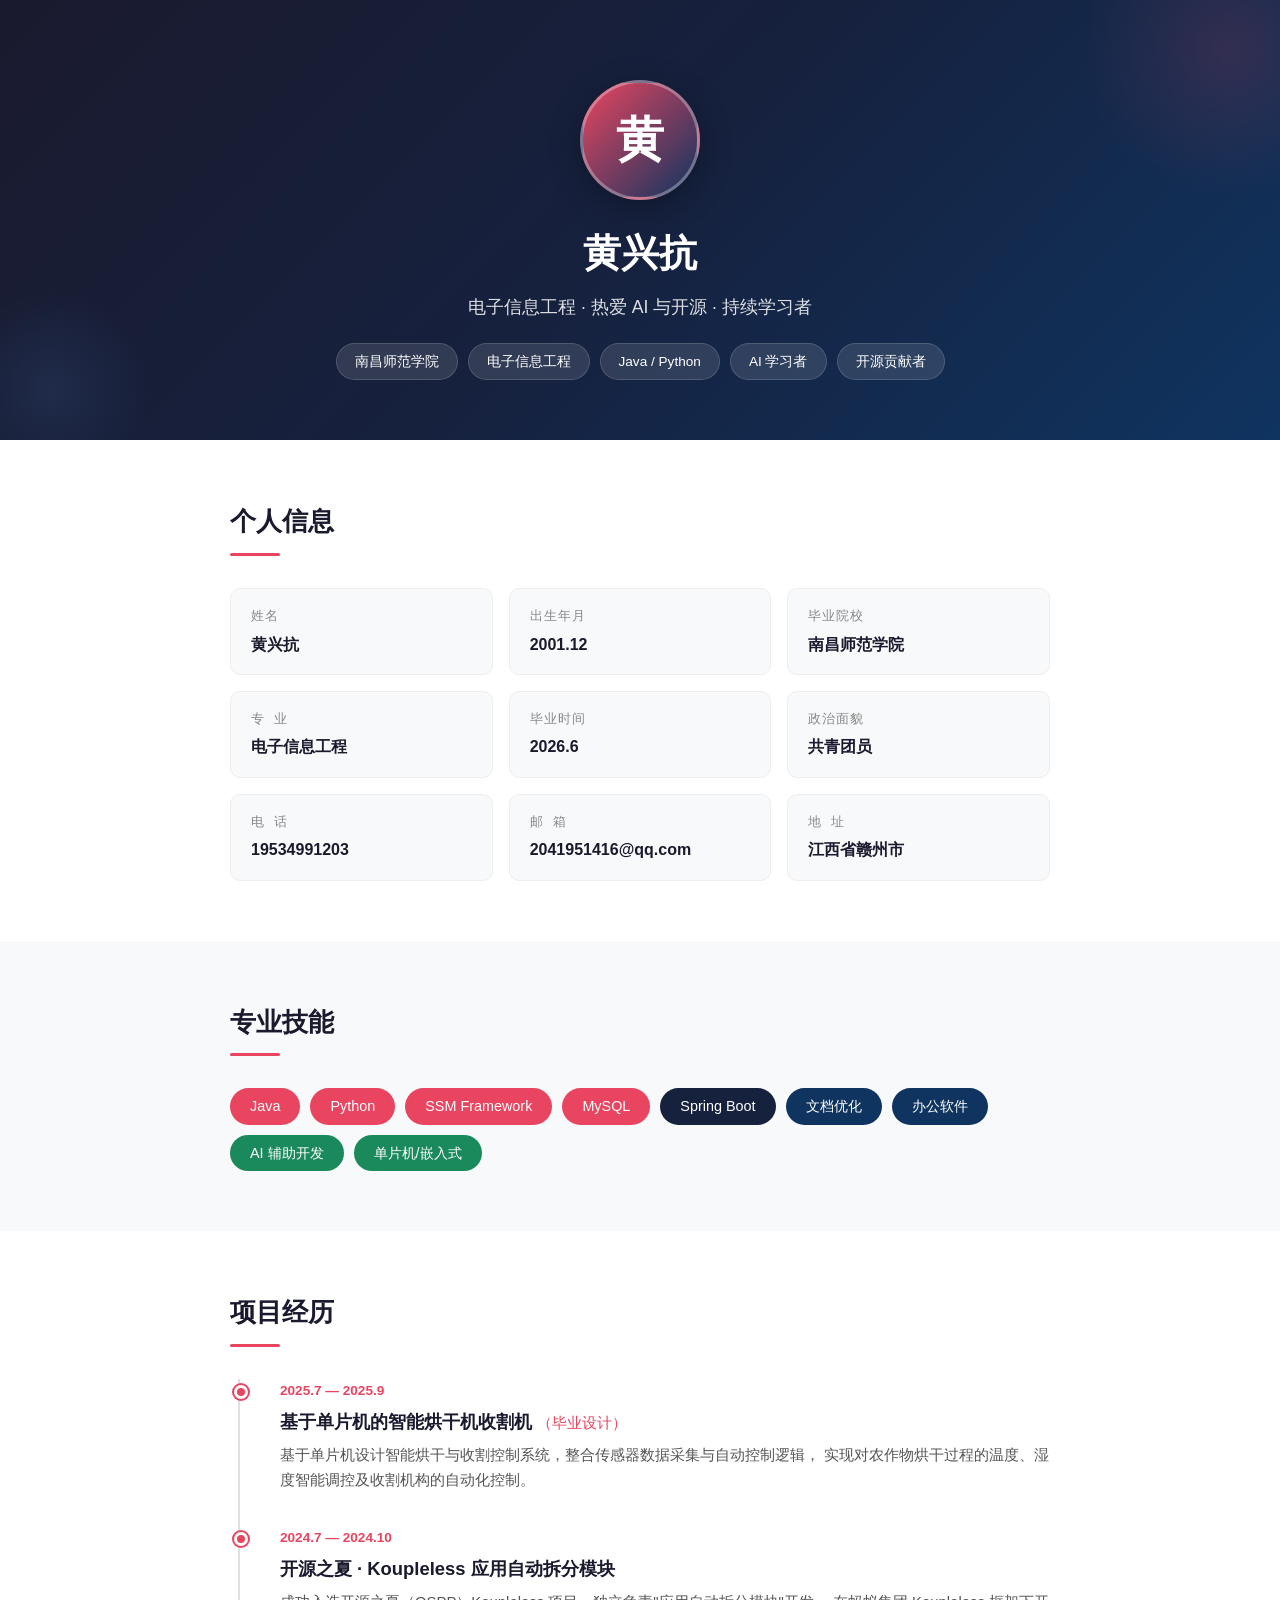
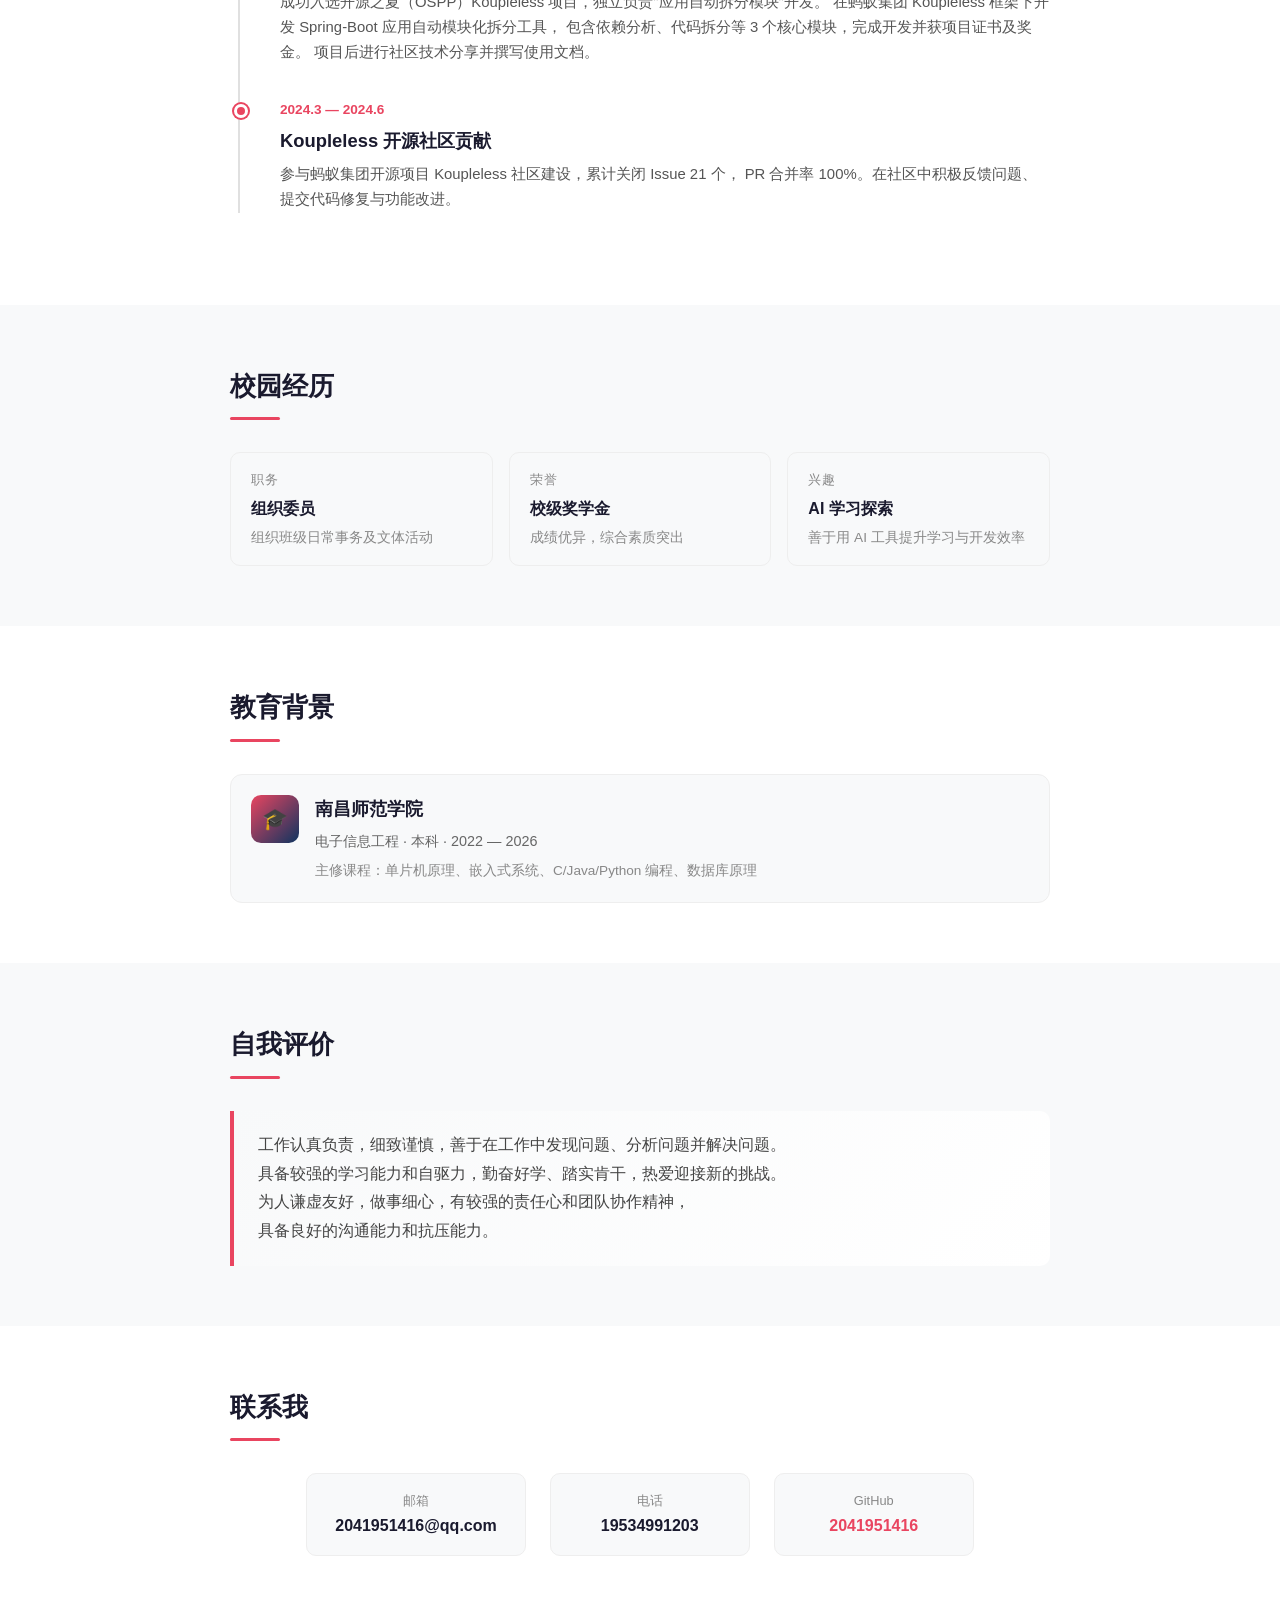
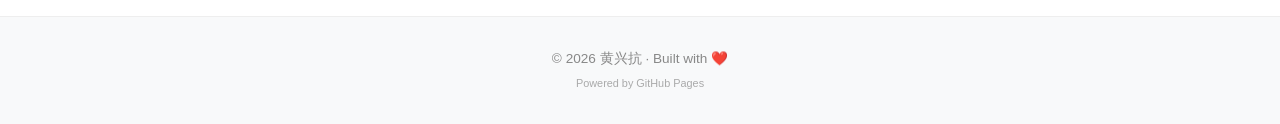
==== index.html @ 8a8fb073 "Initial commit: personal homepage" ====
<!DOCTYPE html>
<html lang="zh-CN">
<head>
    <meta charset="UTF-8">
    <meta name="viewport" content="width=device-width, initial-scale=1.0">
    <title>黄兴抗 - 个人主页</title>
    <style>
        /* Reset & Base */
        *, *::before, *::after { margin: 0; padding: 0; box-sizing: border-box; }
        html { scroll-behavior: smooth; }
        body {
            font-family: -apple-system, BlinkMacSystemFont, 'Segoe UI', Roboto, 'Helvetica Neue', Arial, 'PingFang SC', 'Microsoft YaHei', sans-serif;
            color: #1a1a2e;
            background: #f8f9fa;
            line-height: 1.7;
        }
        a { text-decoration: none; color: inherit; }

        /* Hero */
        .hero {
            background: linear-gradient(135deg, #1a1a2e 0%, #16213e 50%, #0f3460 100%);
            color: #fff;
            padding: 80px 20px 60px;
            text-align: center;
            position: relative;
            overflow: hidden;
        }
        .hero::after {
            content: '';
            position: absolute;
            width: 300px;
            height: 300px;
            background: radial-gradient(circle, rgba(233,69,96,0.15) 0%, transparent 70%);
            top: -100px;
            right: -100px;
            border-radius: 50%;
        }
        .hero::before {
            content: '';
            position: absolute;
            width: 200px;
            height: 200px;
            background: radial-gradient(circle, rgba(83,144,217,0.12) 0%, transparent 70%);
            bottom: -50px;
            left: -50px;
            border-radius: 50%;
        }
        .hero-avatar {
            width: 120px;
            height: 120px;
            border-radius: 50%;
            background: linear-gradient(135deg, #e94560, #0f3460);
            margin: 0 auto 20px;
            display: flex;
            align-items: center;
            justify-content: center;
            font-size: 48px;
            font-weight: 700;
            border: 3px solid rgba(255,255,255,0.3);
            box-shadow: 0 8px 32px rgba(0,0,0,0.3);
            position: relative;
            z-index: 1;
        }
        .hero h1 {
            font-size: 2.4em;
            font-weight: 700;
            margin-bottom: 8px;
            position: relative;
            z-index: 1;
        }
        .hero p {
            font-size: 1.1em;
            opacity: 0.85;
            max-width: 500px;
            margin: 0 auto;
            position: relative;
            z-index: 1;
        }
        .hero-tags {
            margin-top: 20px;
            display: flex;
            flex-wrap: wrap;
            justify-content: center;
            gap: 10px;
            position: relative;
            z-index: 1;
        }
        .hero-tags span {
            background: rgba(255,255,255,0.12);
            backdrop-filter: blur(4px);
            padding: 6px 18px;
            border-radius: 20px;
            font-size: 0.85em;
            border: 1px solid rgba(255,255,255,0.15);
        }

        /* Container */
        .container {
            max-width: 860px;
            margin: 0 auto;
            padding: 0 20px;
        }

        /* Sections */
        section {
            padding: 60px 0;
        }
        section:nth-child(even) { background: #fff; }

        .section-title {
            font-size: 1.6em;
            font-weight: 700;
            margin-bottom: 32px;
            position: relative;
            padding-bottom: 12px;
        }
        .section-title::after {
            content: '';
            position: absolute;
            bottom: 0;
            left: 0;
            width: 50px;
            height: 3px;
            background: #e94560;
            border-radius: 2px;
        }

        /* About grid */
        .info-grid {
            display: grid;
            grid-template-columns: repeat(auto-fill, minmax(240px, 1fr));
            gap: 16px;
        }
        .info-card {
            background: #f8f9fa;
            border-radius: 10px;
            padding: 16px 20px;
            border: 1px solid #eee;
        }
        .info-card .label {
            font-size: 0.8em;
            color: #888;
            text-transform: uppercase;
            letter-spacing: 1px;
            margin-bottom: 4px;
        }
        .info-card .value {
            font-size: 1em;
            font-weight: 600;
        }

        /* Skills */
        .skills-list {
            display: flex;
            flex-wrap: wrap;
            gap: 10px;
        }
        .skill-tag {
            background: #e94560;
            color: #fff;
            padding: 6px 20px;
            border-radius: 20px;
            font-size: 0.9em;
            font-weight: 500;
        }
        .skill-tag.soft {
            background: #0f3460;
        }
        .skill-tag.tool {
            background: #16213e;
        }
        .skill-tag.ai {
            background: #1a8a5c;
        }

        /* Timeline for projects */
        .timeline {
            position: relative;
            padding-left: 30px;
        }
        .timeline::before {
            content: '';
            position: absolute;
            left: 8px;
            top: 0;
            bottom: 0;
            width: 2px;
            background: #e0e0e0;
        }
        .timeline-item {
            position: relative;
            margin-bottom: 32px;
            padding-left: 20px;
        }
        .timeline-item::before {
            content: '';
            position: absolute;
            left: -26px;
            top: 6px;
            width: 14px;
            height: 14px;
            border-radius: 50%;
            background: #e94560;
            border: 3px solid #fff;
            box-shadow: 0 0 0 2px #e94560;
        }
        .timeline-date {
            font-size: 0.85em;
            color: #e94560;
            font-weight: 600;
            margin-bottom: 4px;
        }
        .timeline-title {
            font-size: 1.15em;
            font-weight: 700;
            margin-bottom: 6px;
        }
        .timeline-desc {
            color: #555;
            font-size: 0.93em;
            line-height: 1.7;
        }

        /* Education */
        .edu-item {
            display: flex;
            align-items: flex-start;
            gap: 16px;
            padding: 20px;
            background: #f8f9fa;
            border-radius: 12px;
            border: 1px solid #eee;
        }
        .edu-icon {
            width: 48px;
            height: 48px;
            background: linear-gradient(135deg, #e94560, #0f3460);
            border-radius: 10px;
            display: flex;
            align-items: center;
            justify-content: center;
            color: #fff;
            font-size: 1.3em;
            flex-shrink: 0;
        }
        .edu-info h3 {
            font-size: 1.1em;
            margin-bottom: 4px;
        }
        .edu-info p {
            color: #666;
            font-size: 0.9em;
        }

        /* Self evaluation */
        .eval-box {
            background: linear-gradient(135deg, #f8f9fa, #fff);
            border-left: 4px solid #e94560;
            padding: 20px 24px;
            border-radius: 0 10px 10px 0;
            line-height: 1.8;
            color: #444;
        }

        /* Footer */
        footer {
            text-align: center;
            padding: 30px 20px;
            color: #888;
            font-size: 0.85em;
            border-top: 1px solid #eee;
        }
        footer a { color: #e94560; font-weight: 500; }

        /* Responsive */
        @media (max-width: 600px) {
            .hero h1 { font-size: 1.8em; }
            .info-grid { grid-template-columns: 1fr; }
            section { padding: 40px 0; }
        }
    </style>
</head>
<body>

<!-- ========== HERO ========== -->
<section class="hero">
    <div class="hero-avatar">黄</div>
    <h1>黄兴抗</h1>
    <p>电子信息工程 · 热爱 AI 与开源 · 持续学习者</p>
    <div class="hero-tags">
        <span>南昌师范学院</span>
        <span>电子信息工程</span>
        <span>Java / Python</span>
        <span>AI 学习者</span>
        <span>开源贡献者</span>
    </div>
</section>

<!-- ========== ABOUT ========== -->
<section>
    <div class="container">
        <h2 class="section-title">个人信息</h2>
        <div class="info-grid">
            <div class="info-card">
                <div class="label">姓名</div>
                <div class="value">黄兴抗</div>
            </div>
            <div class="info-card">
                <div class="label">出生年月</div>
                <div class="value">2001.12</div>
            </div>
            <div class="info-card">
                <div class="label">毕业院校</div>
                <div class="value">南昌师范学院</div>
            </div>
            <div class="info-card">
                <div class="label">专&nbsp;&nbsp;业</div>
                <div class="value">电子信息工程</div>
            </div>
            <div class="info-card">
                <div class="label">毕业时间</div>
                <div class="value">2026.6</div>
            </div>
            <div class="info-card">
                <div class="label">政治面貌</div>
                <div class="value">共青团员</div>
            </div>
            <div class="info-card">
                <div class="label">电&nbsp;&nbsp;话</div>
                <div class="value">19534991203</div>
            </div>
            <div class="info-card">
                <div class="label">邮&nbsp;&nbsp;箱</div>
                <div class="value">2041951416@qq.com</div>
            </div>
            <div class="info-card">
                <div class="label">地&nbsp;&nbsp;址</div>
                <div class="value">江西省赣州市</div>
            </div>
        </div>
    </div>
</section>

<!-- ========== SKILLS ========== -->
<section>
    <div class="container">
        <h2 class="section-title">专业技能</h2>
        <div class="skills-list">
            <span class="skill-tag">Java</span>
            <span class="skill-tag">Python</span>
            <span class="skill-tag">SSM Framework</span>
            <span class="skill-tag">MySQL</span>
            <span class="skill-tag tool">Spring Boot</span>
            <span class="skill-tag soft">文档优化</span>
            <span class="skill-tag soft">办公软件</span>
            <span class="skill-tag ai">AI 辅助开发</span>
            <span class="skill-tag ai">单片机/嵌入式</span>
        </div>
    </div>
</section>

<!-- ========== PROJECTS ========== -->
<section>
    <div class="container">
        <h2 class="section-title">项目经历</h2>
        <div class="timeline">

            <div class="timeline-item">
                <div class="timeline-date">2025.7 — 2025.9</div>
                <div class="timeline-title">基于单片机的智能烘干机收割机 <span style="font-size:0.8em;color:#e94560;font-weight:400;">（毕业设计）</span></div>
                <div class="timeline-desc">
                    基于单片机设计智能烘干与收割控制系统，整合传感器数据采集与自动控制逻辑，
                    实现对农作物烘干过程的温度、湿度智能调控及收割机构的自动化控制。
                </div>
            </div>

            <div class="timeline-item">
                <div class="timeline-date">2024.7 — 2024.10</div>
                <div class="timeline-title">开源之夏 · Koupleless 应用自动拆分模块</div>
                <div class="timeline-desc">
                    成功入选开源之夏（OSPP）Koupleless 项目，独立负责"应用自动拆分模块"开发。
                    在蚂蚁集团 Koupleless 框架下开发 Spring-Boot 应用自动模块化拆分工具，
                    包含依赖分析、代码拆分等 3 个核心模块，完成开发并获项目证书及奖金。
                    项目后进行社区技术分享并撰写使用文档。
                </div>
            </div>

            <div class="timeline-item">
                <div class="timeline-date">2024.3 — 2024.6</div>
                <div class="timeline-title">Koupleless 开源社区贡献</div>
                <div class="timeline-desc">
                    参与蚂蚁集团开源项目 Koupleless 社区建设，累计关闭 Issue 21 个，
                    PR 合并率 100%。在社区中积极反馈问题、提交代码修复与功能改进。
                </div>
            </div>

        </div>
    </div>
</section>

<!-- ========== CAMPUS ========== -->
<section>
    <div class="container">
        <h2 class="section-title">校园经历</h2>
        <div class="info-grid">
            <div class="info-card">
                <div class="label">职务</div>
                <div class="value">组织委员</div>
                <div style="font-size:0.85em;color:#888;margin-top:4px;">组织班级日常事务及文体活动</div>
            </div>
            <div class="info-card">
                <div class="label">荣誉</div>
                <div class="value">校级奖学金</div>
                <div style="font-size:0.85em;color:#888;margin-top:4px;">成绩优异，综合素质突出</div>
            </div>
            <div class="info-card">
                <div class="label">兴趣</div>
                <div class="value">AI 学习探索</div>
                <div style="font-size:0.85em;color:#888;margin-top:4px;">善于用 AI 工具提升学习与开发效率</div>
            </div>
        </div>
    </div>
</section>

<!-- ========== EDUCATION ========== -->
<section>
    <div class="container">
        <h2 class="section-title">教育背景</h2>
        <div class="edu-item">
            <div class="edu-icon">🎓</div>
            <div class="edu-info">
                <h3>南昌师范学院</h3>
                <p>电子信息工程 · 本科 · 2022 — 2026</p>
                <p style="margin-top:6px;color:#888;font-size:0.85em;">
                    主修课程：单片机原理、嵌入式系统、C/Java/Python 编程、数据库原理
                </p>
            </div>
        </div>
    </div>
</section>

<!-- ========== SELF EVAL ========== -->
<section>
    <div class="container">
        <h2 class="section-title">自我评价</h2>
        <div class="eval-box">
            工作认真负责，细致谨慎，善于在工作中发现问题、分析问题并解决问题。<br>
            具备较强的学习能力和自驱力，勤奋好学、踏实肯干，热爱迎接新的挑战。<br>
            为人谦虚友好，做事细心，有较强的责任心和团队协作精神，<br>
            具备良好的沟通能力和抗压能力。
        </div>
    </div>
</section>

<!-- ========== CONTACT ========== -->
<section>
    <div class="container" style="text-align:center;">
        <h2 class="section-title" style="text-align:left;">联系我</h2>
        <div style="display:flex;flex-wrap:wrap;gap:24px;justify-content:center;margin-top:20px;">
            <div style="background:#f8f9fa;padding:16px 28px;border-radius:10px;border:1px solid #eee;min-width:200px;">
                <div style="font-size:0.8em;color:#888;">邮箱</div>
                <div style="font-weight:600;">2041951416@qq.com</div>
            </div>
            <div style="background:#f8f9fa;padding:16px 28px;border-radius:10px;border:1px solid #eee;min-width:200px;">
                <div style="font-size:0.8em;color:#888;">电话</div>
                <div style="font-weight:600;">19534991203</div>
            </div>
            <div style="background:#f8f9fa;padding:16px 28px;border-radius:10px;border:1px solid #eee;min-width:200px;">
                <div style="font-size:0.8em;color:#888;">GitHub</div>
                <div style="font-weight:600;">
                    <a href="https://github.com/2041951416" target="_blank" style="color:#e94560;">2041951416</a>
                </div>
            </div>
        </div>
    </div>
</section>

<footer>
    © 2026 黄兴抗 · Built with ❤️
    <br><span style="font-size:0.8em;opacity:0.7;">Powered by GitHub Pages</span>
</footer>

</body>
</html>
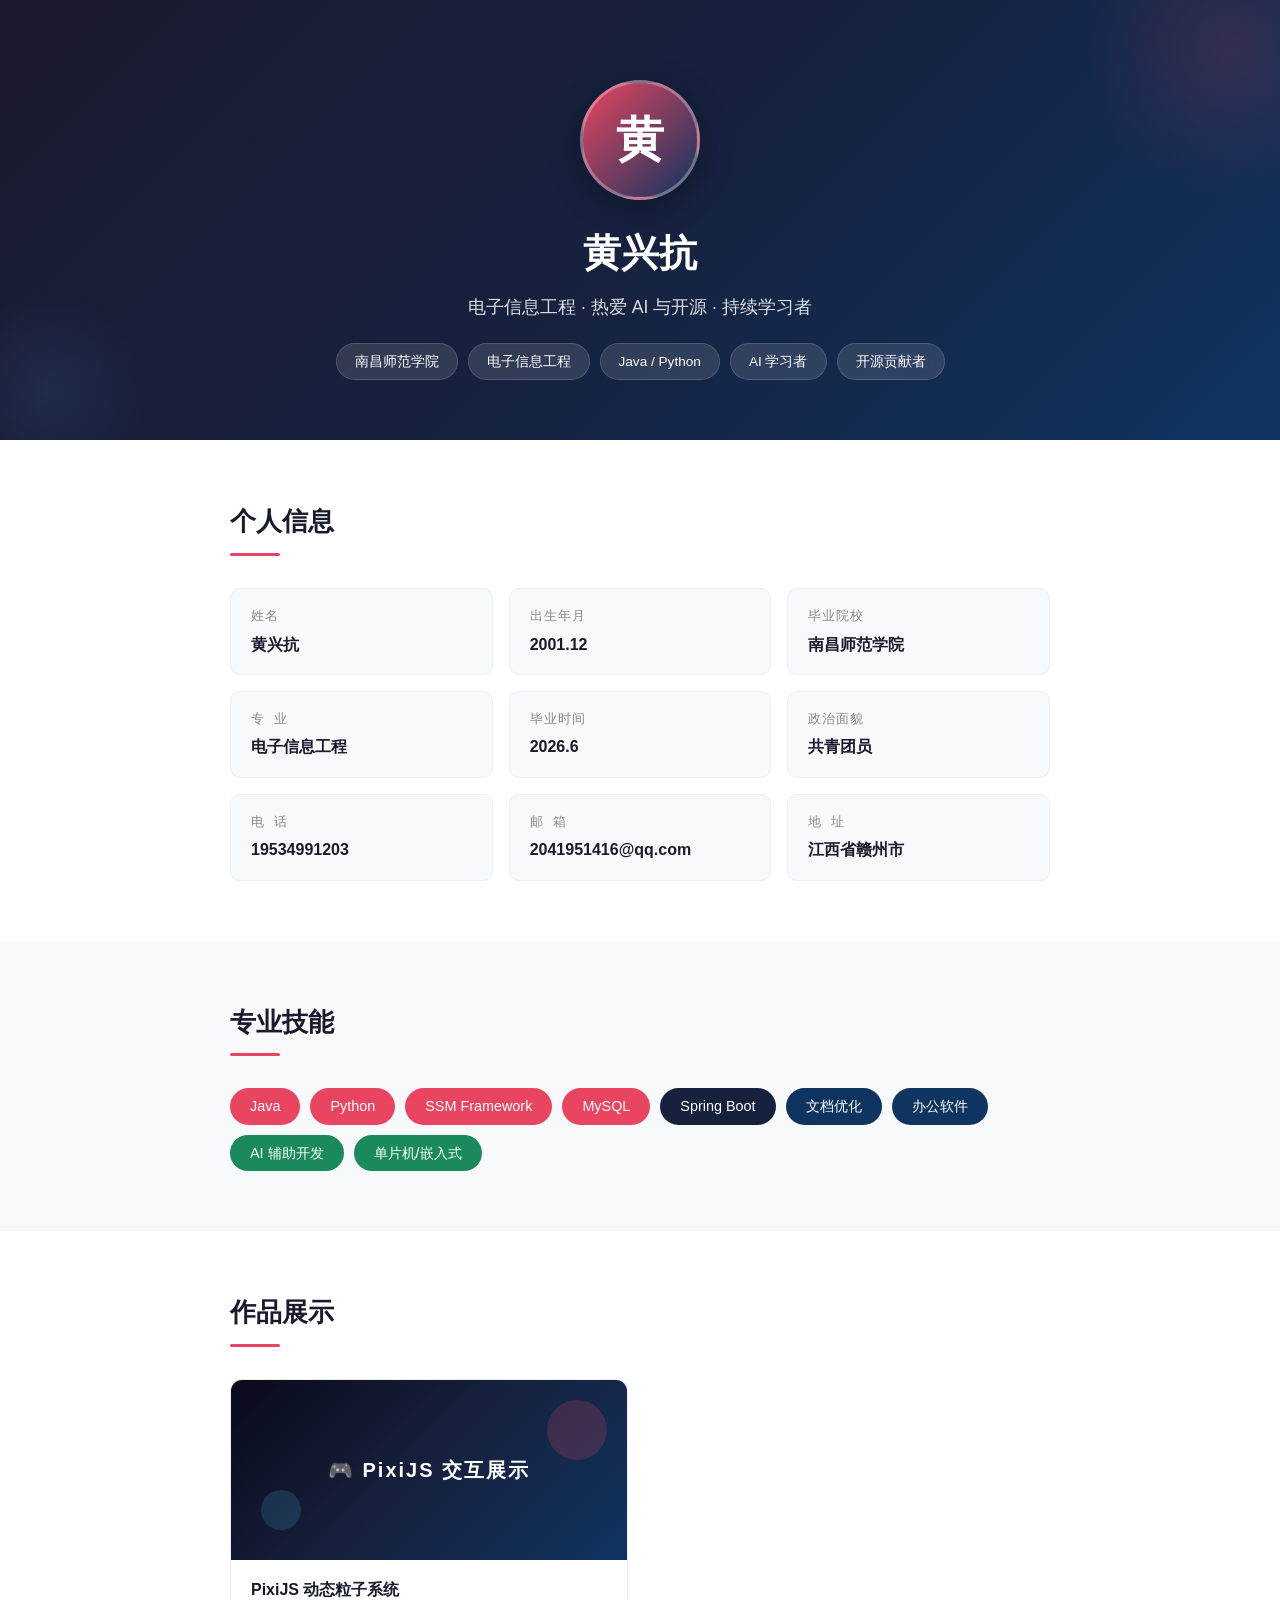
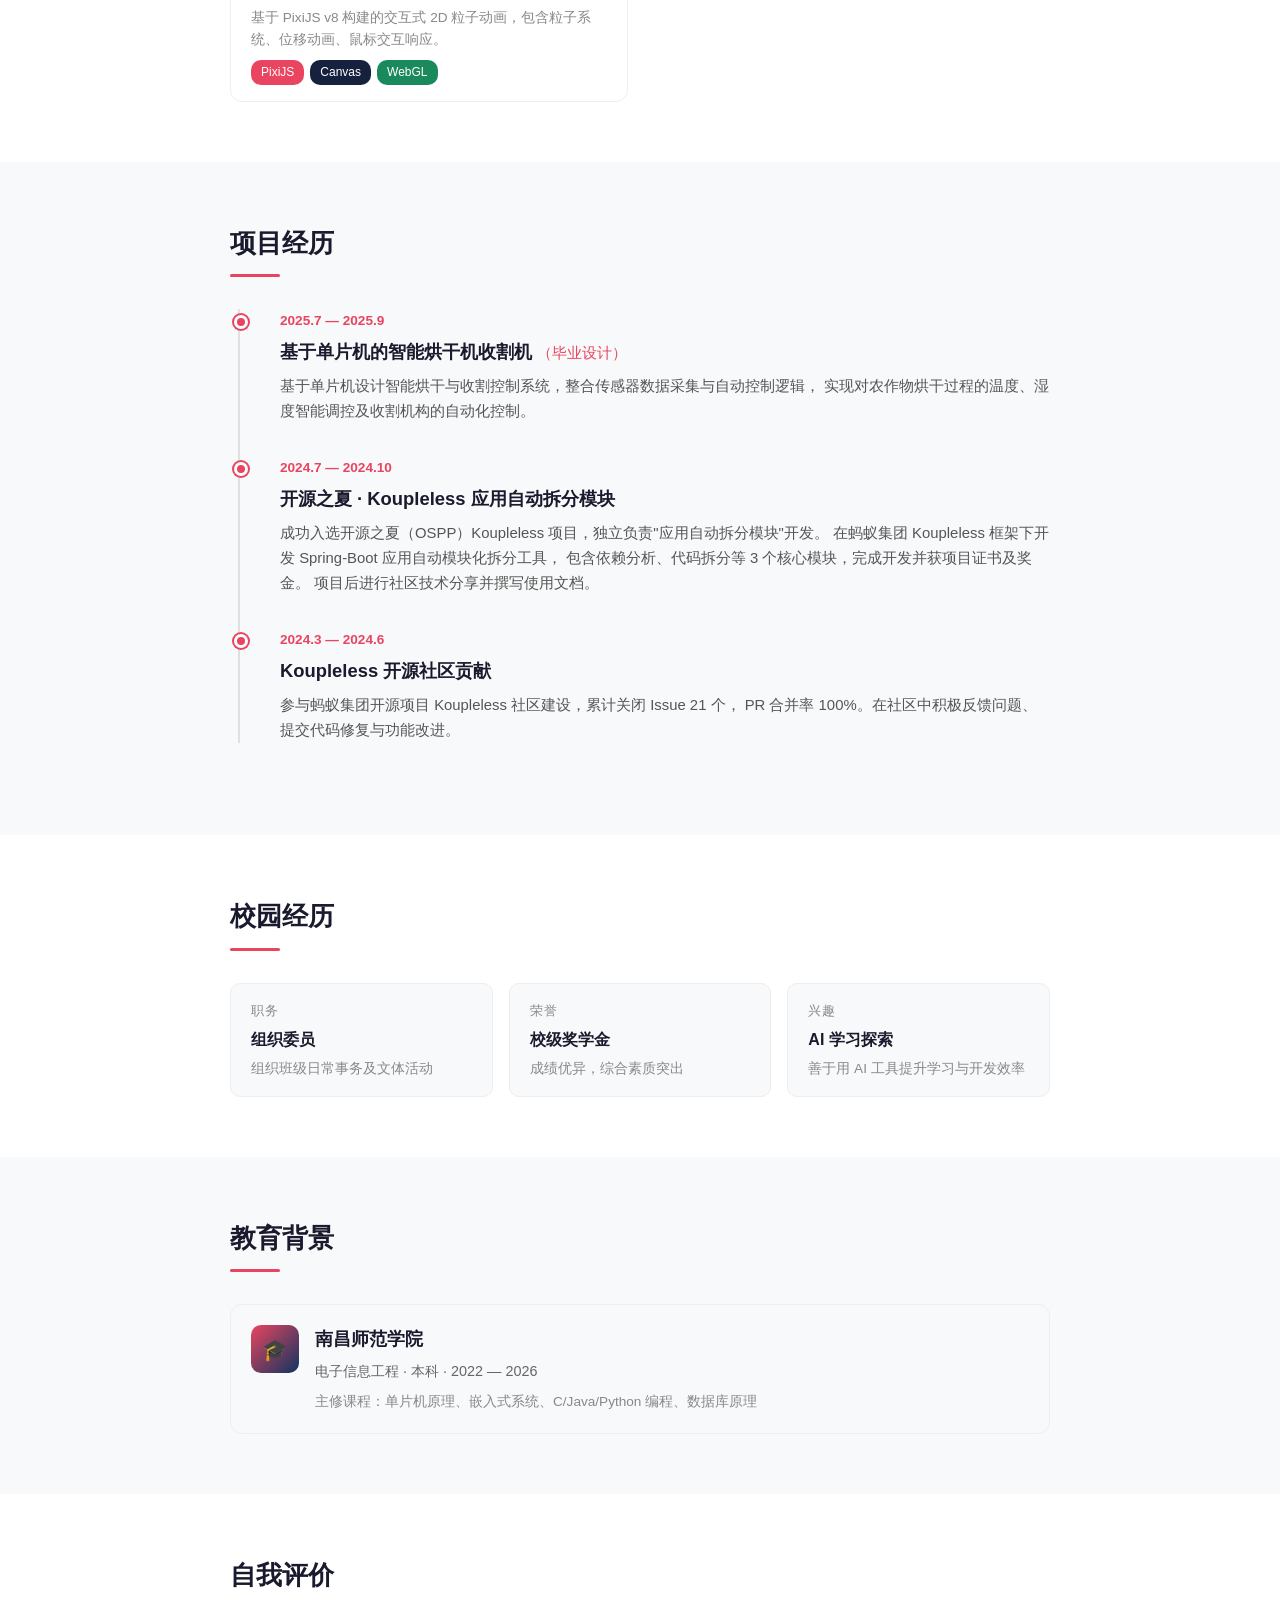
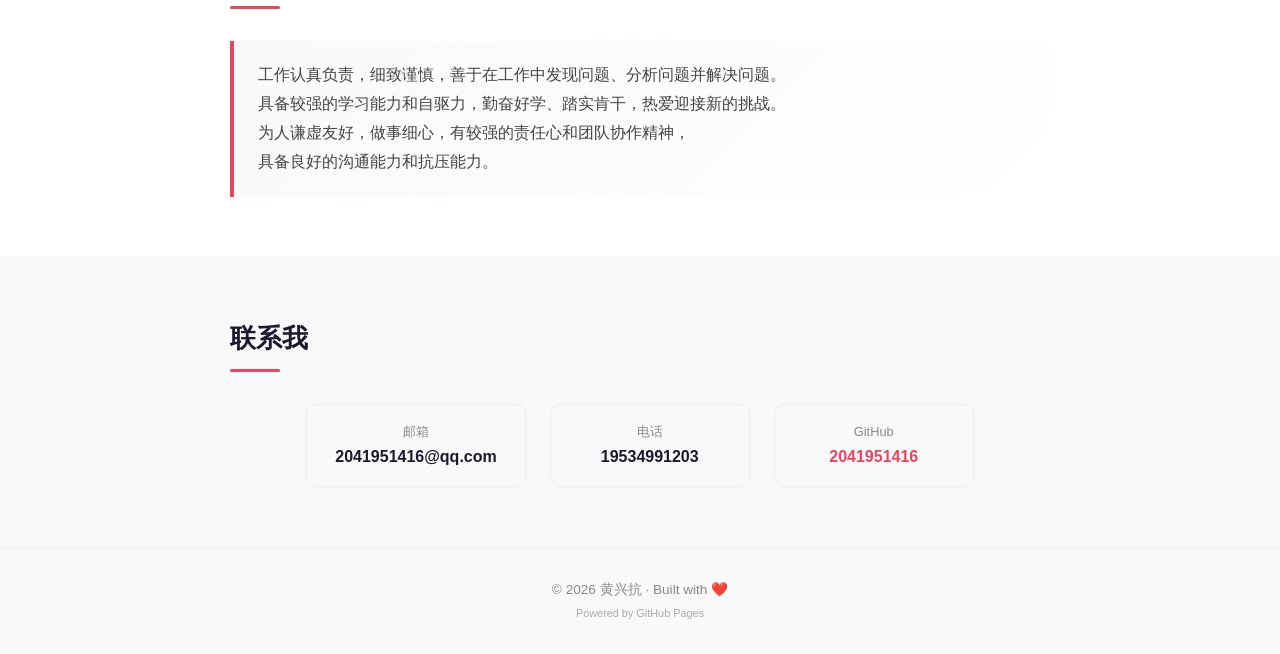
==== commit 74b954ec: "Add PixiJS interactive showcase demo" ====
--- a/index.html
+++ b/index.html
@@ -359,6 +359,33 @@
     </div>
 </section>
 
+<!-- ========== SHOWCASE ========== -->
+<section>
+    <div class="container">
+        <h2 class="section-title">作品展示</h2>
+        <div style="display:grid;grid-template-columns:repeat(auto-fill,minmax(320px,1fr));gap:24px;">
+            <a href="pixi-demo/" target="_blank" style="display:block;border-radius:12px;overflow:hidden;border:1px solid #eee;transition:all 0.3s;background:#fff;">
+                <div style="height:180px;background:linear-gradient(135deg,#0a0a1a,#16213e,#0f3460);display:flex;align-items:center;justify-content:center;position:relative;overflow:hidden;">
+                    <div style="position:absolute;width:60px;height:60px;border-radius:50%;background:rgba(233,69,96,0.2);top:20px;right:20px;"></div>
+                    <div style="position:absolute;width:40px;height:40px;border-radius:50%;background:rgba(83,216,251,0.15);bottom:30px;left:30px;"></div>
+                    <div style="color:#fff;font-size:20px;font-weight:700;letter-spacing:2px;z-index:1;">🎮 PixiJS 交互展示</div>
+                </div>
+                <div style="padding:16px 20px;">
+                    <div style="font-weight:600;margin-bottom:4px;">PixiJS 动态粒子系统</div>
+                    <div style="font-size:0.85em;color:#888;line-height:1.6;">
+                        基于 PixiJS v8 构建的交互式 2D 粒子动画，包含粒子系统、位移动画、鼠标交互响应。
+                    </div>
+                    <div style="margin-top:10px;display:flex;gap:6px;flex-wrap:wrap;">
+                        <span style="font-size:0.75em;background:#e94560;color:#fff;padding:2px 10px;border-radius:10px;">PixiJS</span>
+                        <span style="font-size:0.75em;background:#16213e;color:#fff;padding:2px 10px;border-radius:10px;">Canvas</span>
+                        <span style="font-size:0.75em;background:#1a8a5c;color:#fff;padding:2px 10px;border-radius:10px;">WebGL</span>
+                    </div>
+                </div>
+            </a>
+        </div>
+    </div>
+</section>
+
 <!-- ========== PROJECTS ========== -->
 <section>
     <div class="container">
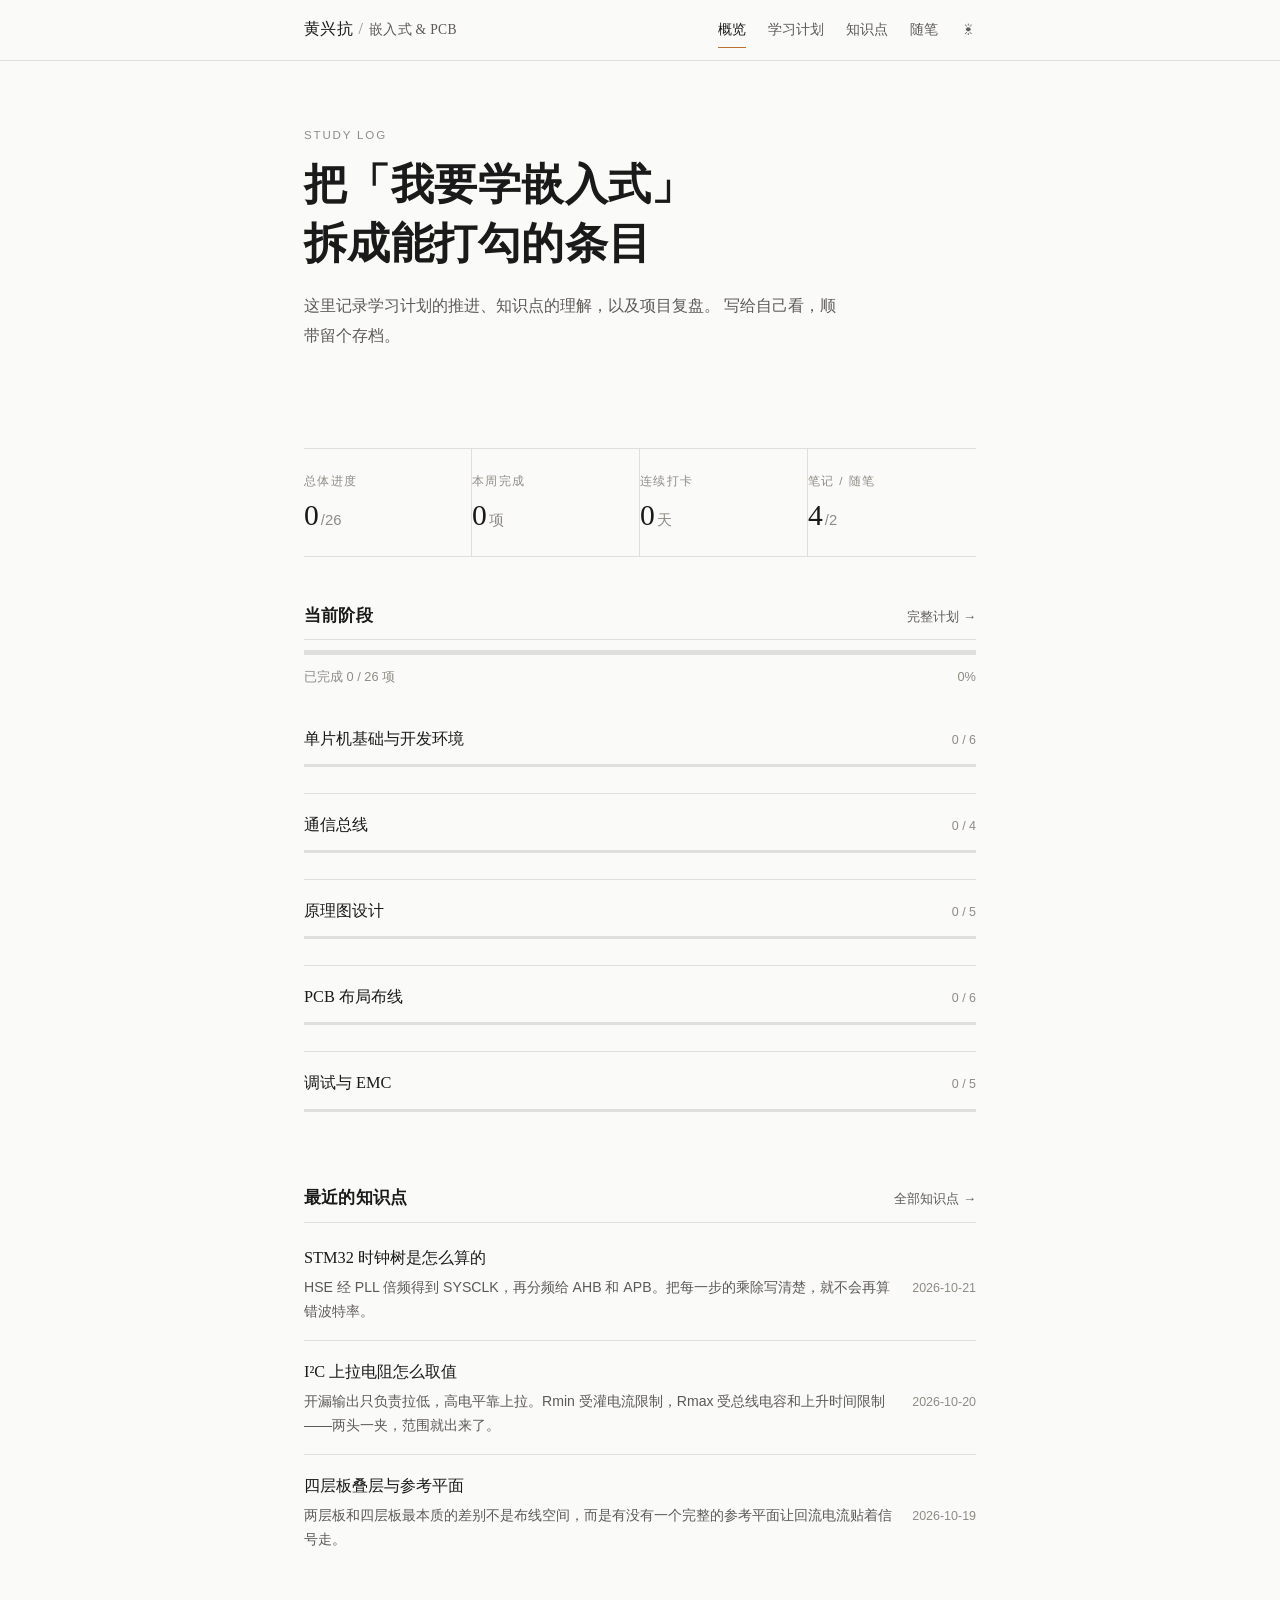
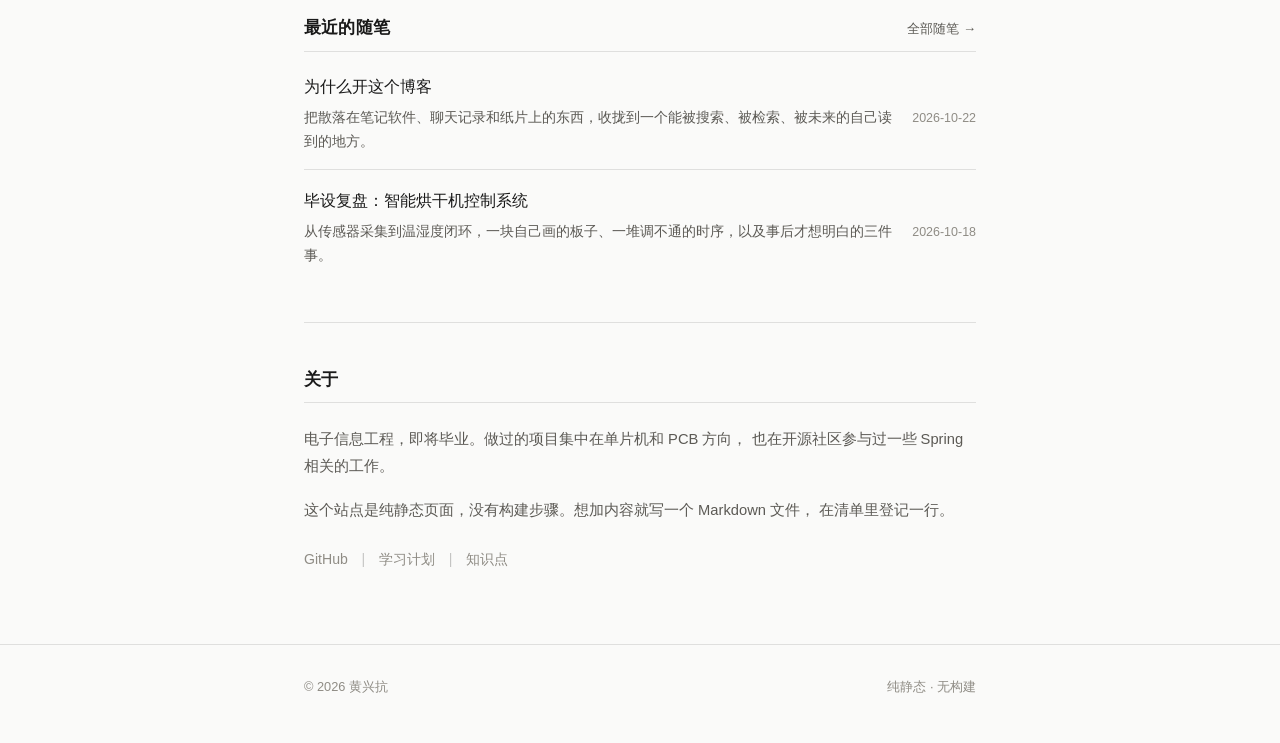
==== commit 11594a48: "Rebuild site as an embedded & PCB study blog Replace the résumé page, CNC assistant and PixiJS demo " ====
--- a/index.html
+++ b/index.html
@@ -1,511 +1,264 @@
 <!DOCTYPE html>
 <html lang="zh-CN">
 <head>
-    <meta charset="UTF-8">
-    <meta name="viewport" content="width=device-width, initial-scale=1.0">
-    <title>黄兴抗 - 个人主页</title>
-    <style>
-        /* Reset & Base */
-        *, *::before, *::after { margin: 0; padding: 0; box-sizing: border-box; }
-        html { scroll-behavior: smooth; }
-        body {
-            font-family: -apple-system, BlinkMacSystemFont, 'Segoe UI', Roboto, 'Helvetica Neue', Arial, 'PingFang SC', 'Microsoft YaHei', sans-serif;
-            color: #1a1a2e;
-            background: #f8f9fa;
-            line-height: 1.7;
-        }
-        a { text-decoration: none; color: inherit; }
-
-        /* Hero */
-        .hero {
-            background: linear-gradient(135deg, #1a1a2e 0%, #16213e 50%, #0f3460 100%);
-            color: #fff;
-            padding: 80px 20px 60px;
-            text-align: center;
-            position: relative;
-            overflow: hidden;
-        }
-        .hero::after {
-            content: '';
-            position: absolute;
-            width: 300px;
-            height: 300px;
-            background: radial-gradient(circle, rgba(233,69,96,0.15) 0%, transparent 70%);
-            top: -100px;
-            right: -100px;
-            border-radius: 50%;
-        }
-        .hero::before {
-            content: '';
-            position: absolute;
-            width: 200px;
-            height: 200px;
-            background: radial-gradient(circle, rgba(83,144,217,0.12) 0%, transparent 70%);
-            bottom: -50px;
-            left: -50px;
-            border-radius: 50%;
-        }
-        .hero-avatar {
-            width: 120px;
-            height: 120px;
-            border-radius: 50%;
-            background: linear-gradient(135deg, #e94560, #0f3460);
-            margin: 0 auto 20px;
-            display: flex;
-            align-items: center;
-            justify-content: center;
-            font-size: 48px;
-            font-weight: 700;
-            border: 3px solid rgba(255,255,255,0.3);
-            box-shadow: 0 8px 32px rgba(0,0,0,0.3);
-            position: relative;
-            z-index: 1;
-        }
-        .hero h1 {
-            font-size: 2.4em;
-            font-weight: 700;
-            margin-bottom: 8px;
-            position: relative;
-            z-index: 1;
-        }
-        .hero p {
-            font-size: 1.1em;
-            opacity: 0.85;
-            max-width: 500px;
-            margin: 0 auto;
-            position: relative;
-            z-index: 1;
-        }
-        .hero-tags {
-            margin-top: 20px;
-            display: flex;
-            flex-wrap: wrap;
-            justify-content: center;
-            gap: 10px;
-            position: relative;
-            z-index: 1;
-        }
-        .hero-tags span {
-            background: rgba(255,255,255,0.12);
-            backdrop-filter: blur(4px);
-            padding: 6px 18px;
-            border-radius: 20px;
-            font-size: 0.85em;
-            border: 1px solid rgba(255,255,255,0.15);
-        }
-
-        /* Container */
-        .container {
-            max-width: 860px;
-            margin: 0 auto;
-            padding: 0 20px;
-        }
-
-        /* Sections */
-        section {
-            padding: 60px 0;
-        }
-        section:nth-child(even) { background: #fff; }
-
-        .section-title {
-            font-size: 1.6em;
-            font-weight: 700;
-            margin-bottom: 32px;
-            position: relative;
-            padding-bottom: 12px;
-        }
-        .section-title::after {
-            content: '';
-            position: absolute;
-            bottom: 0;
-            left: 0;
-            width: 50px;
-            height: 3px;
-            background: #e94560;
-            border-radius: 2px;
-        }
-
-        /* About grid */
-        .info-grid {
-            display: grid;
-            grid-template-columns: repeat(auto-fill, minmax(240px, 1fr));
-            gap: 16px;
-        }
-        .info-card {
-            background: #f8f9fa;
-            border-radius: 10px;
-            padding: 16px 20px;
-            border: 1px solid #eee;
-        }
-        .info-card .label {
-            font-size: 0.8em;
-            color: #888;
-            text-transform: uppercase;
-            letter-spacing: 1px;
-            margin-bottom: 4px;
-        }
-        .info-card .value {
-            font-size: 1em;
-            font-weight: 600;
-        }
-
-        /* Skills */
-        .skills-list {
-            display: flex;
-            flex-wrap: wrap;
-            gap: 10px;
-        }
-        .skill-tag {
-            background: #e94560;
-            color: #fff;
-            padding: 6px 20px;
-            border-radius: 20px;
-            font-size: 0.9em;
-            font-weight: 500;
-        }
-        .skill-tag.soft {
-            background: #0f3460;
-        }
-        .skill-tag.tool {
-            background: #16213e;
-        }
-        .skill-tag.ai {
-            background: #1a8a5c;
-        }
-
-        /* Timeline for projects */
-        .timeline {
-            position: relative;
-            padding-left: 30px;
-        }
-        .timeline::before {
-            content: '';
-            position: absolute;
-            left: 8px;
-            top: 0;
-            bottom: 0;
-            width: 2px;
-            background: #e0e0e0;
-        }
-        .timeline-item {
-            position: relative;
-            margin-bottom: 32px;
-            padding-left: 20px;
-        }
-        .timeline-item::before {
-            content: '';
-            position: absolute;
-            left: -26px;
-            top: 6px;
-            width: 14px;
-            height: 14px;
-            border-radius: 50%;
-            background: #e94560;
-            border: 3px solid #fff;
-            box-shadow: 0 0 0 2px #e94560;
-        }
-        .timeline-date {
-            font-size: 0.85em;
-            color: #e94560;
-            font-weight: 600;
-            margin-bottom: 4px;
-        }
-        .timeline-title {
-            font-size: 1.15em;
-            font-weight: 700;
-            margin-bottom: 6px;
-        }
-        .timeline-desc {
-            color: #555;
-            font-size: 0.93em;
-            line-height: 1.7;
-        }
-
-        /* Education */
-        .edu-item {
-            display: flex;
-            align-items: flex-start;
-            gap: 16px;
-            padding: 20px;
-            background: #f8f9fa;
-            border-radius: 12px;
-            border: 1px solid #eee;
-        }
-        .edu-icon {
-            width: 48px;
-            height: 48px;
-            background: linear-gradient(135deg, #e94560, #0f3460);
-            border-radius: 10px;
-            display: flex;
-            align-items: center;
-            justify-content: center;
-            color: #fff;
-            font-size: 1.3em;
-            flex-shrink: 0;
-        }
-        .edu-info h3 {
-            font-size: 1.1em;
-            margin-bottom: 4px;
-        }
-        .edu-info p {
-            color: #666;
-            font-size: 0.9em;
-        }
-
-        /* Self evaluation */
-        .eval-box {
-            background: linear-gradient(135deg, #f8f9fa, #fff);
-            border-left: 4px solid #e94560;
-            padding: 20px 24px;
-            border-radius: 0 10px 10px 0;
-            line-height: 1.8;
-            color: #444;
-        }
-
-        /* Footer */
-        footer {
-            text-align: center;
-            padding: 30px 20px;
-            color: #888;
-            font-size: 0.85em;
-            border-top: 1px solid #eee;
-        }
-        footer a { color: #e94560; font-weight: 500; }
-
-        /* Responsive */
-        @media (max-width: 600px) {
-            .hero h1 { font-size: 1.8em; }
-            .info-grid { grid-template-columns: 1fr; }
-            section { padding: 40px 0; }
-        }
-    </style>
+<meta charset="UTF-8">
+<meta name="viewport" content="width=device-width, initial-scale=1">
+<title>黄兴抗 · 嵌入式 & PCB 学习日志</title>
+<meta name="description" content="嵌入式与 PCB 的学习计划、知识点笔记与随笔。">
+<link rel="icon" href="data:image/svg+xml,%3Csvg xmlns='http://www.w3.org/2000/svg' viewBox='0 0 32 32'%3E%3Crect width='32' height='32' fill='%23fafaf9'/%3E%3Crect x='6' y='6' width='20' height='20' fill='none' stroke='%23b87333' stroke-width='2'/%3E%3C/svg%3E">
+<link rel="stylesheet" href="assets/style.css">
+<script src="assets/theme.js"></script>
 </head>
 <body>
 
-<!-- ========== HERO ========== -->
-<section class="hero">
-    <div class="hero-avatar">黄</div>
-    <h1>黄兴抗</h1>
-    <p>电子信息工程 · 热爱 AI 与开源 · 持续学习者</p>
-    <div class="hero-tags">
-        <span>南昌师范学院</span>
-        <span>电子信息工程</span>
-        <span>Java / Python</span>
-        <span>AI 学习者</span>
-        <span>开源贡献者</span>
-    </div>
-</section>
-
-<!-- ========== ABOUT ========== -->
-<section>
-    <div class="container">
-        <h2 class="section-title">个人信息</h2>
-        <div class="info-grid">
-            <div class="info-card">
-                <div class="label">姓名</div>
-                <div class="value">黄兴抗</div>
-            </div>
-            <div class="info-card">
-                <div class="label">出生年月</div>
-                <div class="value">2001.12</div>
-            </div>
-            <div class="info-card">
-                <div class="label">毕业院校</div>
-                <div class="value">南昌师范学院</div>
-            </div>
-            <div class="info-card">
-                <div class="label">专&nbsp;&nbsp;业</div>
-                <div class="value">电子信息工程</div>
-            </div>
-            <div class="info-card">
-                <div class="label">毕业时间</div>
-                <div class="value">2026.6</div>
-            </div>
-            <div class="info-card">
-                <div class="label">政治面貌</div>
-                <div class="value">共青团员</div>
-            </div>
-            <div class="info-card">
-                <div class="label">电&nbsp;&nbsp;话</div>
-                <div class="value">19534991203</div>
-            </div>
-            <div class="info-card">
-                <div class="label">邮&nbsp;&nbsp;箱</div>
-                <div class="value">2041951416@qq.com</div>
-            </div>
-            <div class="info-card">
-                <div class="label">地&nbsp;&nbsp;址</div>
-                <div class="value">江西省赣州市</div>
-            </div>
-        </div>
-    </div>
-</section>
-
-<!-- ========== SKILLS ========== -->
-<section>
-    <div class="container">
-        <h2 class="section-title">专业技能</h2>
-        <div class="skills-list">
-            <span class="skill-tag">Java</span>
-            <span class="skill-tag">Python</span>
-            <span class="skill-tag">SSM Framework</span>
-            <span class="skill-tag">MySQL</span>
-            <span class="skill-tag tool">Spring Boot</span>
-            <span class="skill-tag soft">文档优化</span>
-            <span class="skill-tag soft">办公软件</span>
-            <span class="skill-tag ai">AI 辅助开发</span>
-            <span class="skill-tag ai">单片机/嵌入式</span>
-        </div>
-    </div>
-</section>
-
-<!-- ========== SHOWCASE ========== -->
-<section>
-    <div class="container">
-        <h2 class="section-title">作品展示</h2>
-        <div style="display:grid;grid-template-columns:repeat(auto-fill,minmax(320px,1fr));gap:24px;">
-            <a href="pixi-demo/" target="_blank" style="display:block;border-radius:12px;overflow:hidden;border:1px solid #eee;transition:all 0.3s;background:#fff;">
-                <div style="height:180px;background:linear-gradient(135deg,#0a0a1a,#16213e,#0f3460);display:flex;align-items:center;justify-content:center;position:relative;overflow:hidden;">
-                    <div style="position:absolute;width:60px;height:60px;border-radius:50%;background:rgba(233,69,96,0.2);top:20px;right:20px;"></div>
-                    <div style="position:absolute;width:40px;height:40px;border-radius:50%;background:rgba(83,216,251,0.15);bottom:30px;left:30px;"></div>
-                    <div style="color:#fff;font-size:20px;font-weight:700;letter-spacing:2px;z-index:1;">🎮 PixiJS 交互展示</div>
-                </div>
-                <div style="padding:16px 20px;">
-                    <div style="font-weight:600;margin-bottom:4px;">PixiJS 动态粒子系统</div>
-                    <div style="font-size:0.85em;color:#888;line-height:1.6;">
-                        基于 PixiJS v8 构建的交互式 2D 粒子动画，包含粒子系统、位移动画、鼠标交互响应。
-                    </div>
-                    <div style="margin-top:10px;display:flex;gap:6px;flex-wrap:wrap;">
-                        <span style="font-size:0.75em;background:#e94560;color:#fff;padding:2px 10px;border-radius:10px;">PixiJS</span>
-                        <span style="font-size:0.75em;background:#16213e;color:#fff;padding:2px 10px;border-radius:10px;">Canvas</span>
-                        <span style="font-size:0.75em;background:#1a8a5c;color:#fff;padding:2px 10px;border-radius:10px;">WebGL</span>
-                    </div>
-                </div>
-            </a>
-        </div>
-    </div>
-</section>
-
-<!-- ========== PROJECTS ========== -->
-<section>
-    <div class="container">
-        <h2 class="section-title">项目经历</h2>
-        <div class="timeline">
-
-            <div class="timeline-item">
-                <div class="timeline-date">2025.7 — 2025.9</div>
-                <div class="timeline-title">基于单片机的智能烘干机收割机 <span style="font-size:0.8em;color:#e94560;font-weight:400;">（毕业设计）</span></div>
-                <div class="timeline-desc">
-                    基于单片机设计智能烘干与收割控制系统，整合传感器数据采集与自动控制逻辑，
-                    实现对农作物烘干过程的温度、湿度智能调控及收割机构的自动化控制。
-                </div>
-            </div>
-
-            <div class="timeline-item">
-                <div class="timeline-date">2024.7 — 2024.10</div>
-                <div class="timeline-title">开源之夏 · Koupleless 应用自动拆分模块</div>
-                <div class="timeline-desc">
-                    成功入选开源之夏（OSPP）Koupleless 项目，独立负责"应用自动拆分模块"开发。
-                    在蚂蚁集团 Koupleless 框架下开发 Spring-Boot 应用自动模块化拆分工具，
-                    包含依赖分析、代码拆分等 3 个核心模块，完成开发并获项目证书及奖金。
-                    项目后进行社区技术分享并撰写使用文档。
-                </div>
-            </div>
-
-            <div class="timeline-item">
-                <div class="timeline-date">2024.3 — 2024.6</div>
-                <div class="timeline-title">Koupleless 开源社区贡献</div>
-                <div class="timeline-desc">
-                    参与蚂蚁集团开源项目 Koupleless 社区建设，累计关闭 Issue 21 个，
-                    PR 合并率 100%。在社区中积极反馈问题、提交代码修复与功能改进。
-                </div>
-            </div>
-
-        </div>
-    </div>
-</section>
-
-<!-- ========== CAMPUS ========== -->
-<section>
-    <div class="container">
-        <h2 class="section-title">校园经历</h2>
-        <div class="info-grid">
-            <div class="info-card">
-                <div class="label">职务</div>
-                <div class="value">组织委员</div>
-                <div style="font-size:0.85em;color:#888;margin-top:4px;">组织班级日常事务及文体活动</div>
-            </div>
-            <div class="info-card">
-                <div class="label">荣誉</div>
-                <div class="value">校级奖学金</div>
-                <div style="font-size:0.85em;color:#888;margin-top:4px;">成绩优异，综合素质突出</div>
-            </div>
-            <div class="info-card">
-                <div class="label">兴趣</div>
-                <div class="value">AI 学习探索</div>
-                <div style="font-size:0.85em;color:#888;margin-top:4px;">善于用 AI 工具提升学习与开发效率</div>
-            </div>
-        </div>
-    </div>
-</section>
-
-<!-- ========== EDUCATION ========== -->
-<section>
-    <div class="container">
-        <h2 class="section-title">教育背景</h2>
-        <div class="edu-item">
-            <div class="edu-icon">🎓</div>
-            <div class="edu-info">
-                <h3>南昌师范学院</h3>
-                <p>电子信息工程 · 本科 · 2022 — 2026</p>
-                <p style="margin-top:6px;color:#888;font-size:0.85em;">
-                    主修课程：单片机原理、嵌入式系统、C/Java/Python 编程、数据库原理
-                </p>
-            </div>
-        </div>
-    </div>
-</section>
-
-<!-- ========== SELF EVAL ========== -->
-<section>
-    <div class="container">
-        <h2 class="section-title">自我评价</h2>
-        <div class="eval-box">
-            工作认真负责，细致谨慎，善于在工作中发现问题、分析问题并解决问题。<br>
-            具备较强的学习能力和自驱力，勤奋好学、踏实肯干，热爱迎接新的挑战。<br>
-            为人谦虚友好，做事细心，有较强的责任心和团队协作精神，<br>
-            具备良好的沟通能力和抗压能力。
-        </div>
-    </div>
-</section>
-
-<!-- ========== CONTACT ========== -->
-<section>
-    <div class="container" style="text-align:center;">
-        <h2 class="section-title" style="text-align:left;">联系我</h2>
-        <div style="display:flex;flex-wrap:wrap;gap:24px;justify-content:center;margin-top:20px;">
-            <div style="background:#f8f9fa;padding:16px 28px;border-radius:10px;border:1px solid #eee;min-width:200px;">
-                <div style="font-size:0.8em;color:#888;">邮箱</div>
-                <div style="font-weight:600;">2041951416@qq.com</div>
-            </div>
-            <div style="background:#f8f9fa;padding:16px 28px;border-radius:10px;border:1px solid #eee;min-width:200px;">
-                <div style="font-size:0.8em;color:#888;">电话</div>
-                <div style="font-weight:600;">19534991203</div>
-            </div>
-            <div style="background:#f8f9fa;padding:16px 28px;border-radius:10px;border:1px solid #eee;min-width:200px;">
-                <div style="font-size:0.8em;color:#888;">GitHub</div>
-                <div style="font-weight:600;">
-                    <a href="https://github.com/2041951416" target="_blank" style="color:#e94560;">2041951416</a>
-                </div>
-            </div>
-        </div>
-    </div>
-</section>
-
-<footer>
-    © 2026 黄兴抗 · Built with ❤️
-    <br><span style="font-size:0.8em;opacity:0.7;">Powered by GitHub Pages</span>
+<header class="site-header">
+  <div class="wrap">
+    <a class="brand" href="index.html">黄兴抗<span class="slash">/</span><em>嵌入式 &amp; PCB</em></a>
+    <nav class="nav">
+      <a href="index.html" data-page="index">概览</a>
+      <a href="plan.html" data-page="plan">学习计划</a>
+      <a href="notes.html" data-page="notes">知识点</a>
+      <a href="posts.html" data-page="posts">随笔</a>
+      <button class="theme-toggle" type="button" aria-label="切换主题">☀</button>
+    </nav>
+  </div>
+</header>
+
+<main>
+  <div class="wrap">
+
+    <section class="hero">
+      <div class="eyebrow">Study Log</div>
+      <h1>把「我要学嵌入式」<br>拆成能打勾的条目</h1>
+      <p class="lede">
+        这里记录学习计划的推进、知识点的理解，以及项目复盘。
+        写给自己看，顺带留个存档。
+      </p>
+    </section>
+
+    <section class="stats" id="stats" aria-label="总览统计">
+      <div class="stat">
+        <div class="k">总体进度</div>
+        <div class="v" id="stat-total">—</div>
+      </div>
+      <div class="stat">
+        <div class="k">本周完成</div>
+        <div class="v" id="stat-week">—</div>
+      </div>
+      <div class="stat">
+        <div class="k">连续打卡</div>
+        <div class="v" id="stat-streak">—</div>
+      </div>
+      <div class="stat">
+        <div class="k">笔记 / 随笔</div>
+        <div class="v" id="stat-count">—</div>
+      </div>
+    </section>
+
+    <section class="section" id="sec-plan">
+      <div class="section-head">
+        <h2>当前阶段</h2>
+        <a class="more" href="plan.html">完整计划 →</a>
+      </div>
+      <div id="plan-summary"></div>
+    </section>
+
+    <section class="section" id="sec-notes" style="margin-top:2.6rem">
+      <div class="section-head">
+        <h2>最近的知识点</h2>
+        <a class="more" href="notes.html">全部知识点 →</a>
+      </div>
+      <ul class="entries" id="recent-notes"></ul>
+    </section>
+
+    <section class="section" id="sec-posts" style="margin-top:2.6rem">
+      <div class="section-head">
+        <h2>最近的随笔</h2>
+        <a class="more" href="posts.html">全部随笔 →</a>
+      </div>
+      <ul class="entries" id="recent-posts"></ul>
+    </section>
+
+    <hr class="rule">
+
+    <section class="section">
+      <div class="section-head"><h2>关于</h2></div>
+      <div style="padding-top:1.2rem">
+        <p class="lede" style="font-size:0.92rem">
+          电子信息工程，即将毕业。做过的项目集中在单片机和 PCB 方向，
+          也在开源社区参与过一些 Spring 相关的工作。
+        </p>
+        <p class="lede" style="font-size:0.92rem">
+          这个站点是纯静态页面，没有构建步骤。想加内容就写一个 Markdown 文件，
+          在清单里登记一行。
+        </p>
+        <p style="font-size:0.88rem;color:var(--ink-3);margin-top:1.4rem">
+          <a href="https://github.com/2041951416" target="_blank" rel="noopener">GitHub</a>
+          <span style="margin:0 .7em;color:var(--hairline-strong)">|</span>
+          <a href="plan.html">学习计划</a>
+          <span style="margin:0 .7em;color:var(--hairline-strong)">|</span>
+          <a href="notes.html">知识点</a>
+        </p>
+      </div>
+    </section>
+
+  </div>
+</main>
+
+<footer class="site-footer">
+  <div class="wrap">
+    <span>© <span id="year">2026</span> 黄兴抗</span>
+    <span>纯静态 · 无构建</span>
+  </div>
 </footer>
 
+<script src="assets/app.js"></script>
+<script>
+(function () {
+  var B = window.Blog;
+
+  B.mountHeader("index");
+  B.mountFooter();
+  B.installFlushHooks();
+
+  function renderStats(plan, manifest, state) {
+    var done = state.done || {};
+    var ov = B.overallProgress(plan, done);
+
+    var total = document.getElementById("stat-total");
+    total.innerHTML = ov.done + '<small>/' + ov.total + '</small>';
+
+    var wk = document.getElementById("stat-week");
+    var wkDone = 0;
+    var d = B.today();
+    for (var i = 0; i < 7; i++) {
+      var counts = B.countsFromDone(done);
+      wkDone += counts[d] || 0;
+      d = B.addDays(d, -1);
+    }
+    wk.innerHTML = wkDone + '<small>项</small>';
+
+    var st = document.getElementById("stat-streak");
+    var s = B.streak(state.checkins || {});
+    st.innerHTML = s + '<small>天</small>';
+
+    var cnt = document.getElementById("stat-count");
+    var nNotes = (manifest.notes || []).length;
+    var nPosts = (manifest.posts || []).length;
+    cnt.innerHTML = nNotes + '<small>/' + nPosts + '</small>';
+  }
+
+  function renderPlanSummary(plan, state) {
+    var host = document.getElementById("plan-summary");
+    host.innerHTML = "";
+    var done = state.done || {};
+    var ov = B.overallProgress(plan, done);
+
+    var bar = document.createElement("div");
+    bar.innerHTML =
+      '<div class="bar bar-lg"><i style="width:' + ov.pct + '%"></i></div>' +
+      '<div class="bar-meta"><span>已完成 ' + ov.done + ' / ' + ov.total + ' 项</span>' +
+      "<span>" + Math.round(ov.pct) + "%</span></div>";
+    host.appendChild(bar);
+
+    // 每个阶段一行
+    var list = document.createElement("ul");
+    list.className = "entries";
+    list.style.marginTop = "1.2rem";
+
+    (plan.phases || []).forEach(function (ph) {
+      var p = B.phaseProgress(ph, done);
+      var li = document.createElement("li");
+      var a = document.createElement("a");
+      a.className = "entry";
+      a.href = "plan.html#" + ph.id;
+      a.innerHTML =
+        '<div class="entry-row">' +
+        '<span class="entry-title">' + B.esc(ph.title) + "</span>" +
+        '<span class="entry-date">' + p.done + " / " + p.total + "</span>" +
+        "</div>" +
+        '<div class="bar" style="margin-top:8px"><i style="width:' + p.pct + '%"></i></div>';
+      li.appendChild(a);
+      list.appendChild(li);
+    });
+    host.appendChild(list);
+  }
+
+  function renderRecentNotes(manifest) {
+    var host = document.getElementById("recent-notes");
+    host.innerHTML = "";
+    var notes = (manifest.notes || []).slice().sort(function (a, b) {
+      return (b.date || "").localeCompare(a.date || "");
+    }).slice(0, 3);
+
+    if (!notes.length) {
+      host.innerHTML = '<li><div class="entry"><span class="entry-sub">还没有知识点。见 README。</span></div></li>';
+      return;
+    }
+
+    notes.forEach(function (n) {
+      var li = document.createElement("li");
+      li.innerHTML =
+        '<a class="entry" href="post.html?p=' + B.esc(n.slug) + '">' +
+        '<div class="entry-title">' + B.esc(n.title) + "</div>" +
+        '<div class="entry-row" style="margin-top:3px">' +
+        '<span class="entry-sub">' + B.esc(n.summary || "") + "</span>" +
+        '<span class="entry-date">' + B.esc(n.date || "") + "</span>" +
+        "</div></a>";
+      host.appendChild(li);
+    });
+  }
+
+  function renderRecentPosts(manifest) {
+    var host = document.getElementById("recent-posts");
+    host.innerHTML = "";
+    var posts = (manifest.posts || []).slice().sort(function (a, b) {
+      return (b.date || "").localeCompare(a.date || "");
+    }).slice(0, 3);
+
+    if (!posts.length) {
+      host.innerHTML = '<li><div class="entry"><span class="entry-sub">还没有随笔。见 README。</span></div></li>';
+      return;
+    }
+
+    posts.forEach(function (p) {
+      var li = document.createElement("li");
+      li.innerHTML =
+        '<a class="entry" href="post.html?p=' + B.esc(p.slug) + '">' +
+        '<div class="entry-title">' + B.esc(p.title) + "</div>" +
+        '<div class="entry-row" style="margin-top:3px">' +
+        '<span class="entry-sub">' + B.esc(p.summary || "") + "</span>" +
+        '<span class="entry-date">' + B.esc(p.date || "") + "</span>" +
+        "</div></a>";
+      host.appendChild(li);
+    });
+  }
+
+  Promise.all([
+    B.loadPlan(),
+    B.getJson("content/index.json").catch(function () {
+      return { posts: [], notes: [] };
+    }),
+    B.pullRemote().catch(function () {
+      return B.getState();
+    }),
+  ])
+    .then(function (res) {
+      var plan = res[0];
+      var manifest = res[1] || { posts: [], notes: [] };
+      var state = B.getState();
+
+      renderStats(plan, manifest, state);
+      renderPlanSummary(plan, state);
+      renderRecentNotes(manifest);
+      renderRecentPosts(manifest);
+    })
+    .catch(function (e) {
+      console.error(e);
+      document.getElementById("plan-summary").innerHTML =
+        '<p class="empty">加载失败：' + B.esc(e.message) + "</p>";
+    });
+})();
+</script>
 </body>
 </html>
--- a/assets/style.css
+++ b/assets/style.css
@@ -0,0 +1,1177 @@
+/* ============================================================
+   纸墨极简 — 嵌入式 & PCB 学习日志
+   无阴影、无渐变、无圆角。只用 hairline 分隔与一个铜色强调。
+   ============================================================ */
+
+:root {
+  --bg: #fafaf9;
+  --surface: #f2f1ee;
+  --ink: #1a1a1a;
+  --ink-2: #5c5a55;
+  --ink-3: #8f8c85;
+  --hairline: rgba(26, 26, 26, 0.12);
+  --hairline-strong: rgba(26, 26, 26, 0.24);
+  --accent: #b87333;
+  --accent-soft: rgba(184, 115, 51, 0.14);
+  --content: 720px;
+  --serif: Georgia, "Noto Serif SC", "Songti SC", "Source Han Serif SC", serif;
+  --sans: -apple-system, BlinkMacSystemFont, "Segoe UI", Roboto, "PingFang SC",
+    "Microsoft YaHei", "Helvetica Neue", Arial, sans-serif;
+  --mono: ui-monospace, "SF Mono", "Cascadia Code", Consolas, "Liberation Mono",
+    monospace;
+  --step: 0.5rem;
+}
+
+[data-theme="dark"] {
+  --bg: #161514;
+  --surface: #1e1d1b;
+  --ink: #e8e6e1;
+  --ink-2: #9a978f;
+  --ink-3: #6f6d67;
+  --hairline: rgba(232, 230, 225, 0.14);
+  --hairline-strong: rgba(232, 230, 225, 0.28);
+  --accent: #d08c4a;
+  --accent-soft: rgba(208, 140, 74, 0.16);
+}
+
+*,
+*::before,
+*::after {
+  box-sizing: border-box;
+}
+
+html {
+  -webkit-text-size-adjust: 100%;
+  scroll-behavior: smooth;
+}
+
+body {
+  margin: 0;
+  background: var(--bg);
+  color: var(--ink);
+  font-family: var(--sans);
+  font-size: 16px;
+  line-height: 1.85;
+  -webkit-font-smoothing: antialiased;
+  text-rendering: optimizeLegibility;
+}
+
+a {
+  color: inherit;
+  text-decoration: none;
+}
+
+a:hover {
+  color: var(--accent);
+}
+
+::selection {
+  background: var(--accent-soft);
+}
+
+/* ---------- 布局骨架 ---------- */
+
+.wrap {
+  max-width: var(--content);
+  margin: 0 auto;
+  padding: 0 24px;
+}
+
+.site-header {
+  border-block-end: 1px solid var(--hairline);
+  position: sticky;
+  top: 0;
+  z-index: 20;
+  background: var(--bg);
+}
+
+.site-header .wrap {
+  display: flex;
+  align-items: baseline;
+  justify-content: space-between;
+  gap: 24px;
+  min-height: 58px;
+  flex-wrap: wrap;
+  padding-block: 12px;
+}
+
+.brand {
+  font-family: var(--serif);
+  font-size: 1rem;
+  letter-spacing: 0.02em;
+  white-space: nowrap;
+}
+
+.brand .slash {
+  color: var(--ink-3);
+  margin: 0 0.35em;
+}
+
+.brand em {
+  font-style: normal;
+  color: var(--ink-2);
+  font-size: 0.85em;
+}
+
+.nav {
+  display: flex;
+  align-items: center;
+  gap: 22px;
+  font-size: 0.9rem;
+}
+
+.nav a {
+  color: var(--ink-2);
+  padding-block: 4px;
+  border-block-end: 1px solid transparent;
+  transition: color 0.15s ease, border-color 0.15s ease;
+}
+
+.nav a:hover {
+  color: var(--ink);
+}
+
+.nav a[aria-current="page"] {
+  color: var(--ink);
+  border-block-end-color: var(--accent);
+}
+
+.theme-toggle {
+  background: none;
+  border: 0;
+  padding: 4px;
+  cursor: pointer;
+  color: var(--ink-2);
+  font-size: 0.95rem;
+  line-height: 1;
+  font-family: var(--sans);
+}
+
+.theme-toggle:hover {
+  color: var(--accent);
+}
+
+/* ---------- 排版 ---------- */
+
+h1,
+h2,
+h3,
+h4 {
+  font-family: var(--serif);
+  font-weight: 600;
+  line-height: 1.35;
+  margin: 0;
+  letter-spacing: 0.01em;
+}
+
+p {
+  margin: 0 0 1.1em;
+}
+
+.eyebrow {
+  font-size: 0.72rem;
+  letter-spacing: 0.16em;
+  text-transform: uppercase;
+  color: var(--ink-3);
+  margin-bottom: 0.9em;
+  font-family: var(--sans);
+}
+
+.lede {
+  color: var(--ink-2);
+  font-size: 1rem;
+}
+
+.rule {
+  border: 0;
+  border-block-start: 1px solid var(--hairline);
+  margin: 2.4rem 0;
+}
+
+/* ---------- 首页 hero ---------- */
+
+.hero {
+  padding-block: 64px 40px;
+}
+
+.hero h1 {
+  font-size: clamp(1.9rem, 5vw, 2.7rem);
+  margin-bottom: 0.42em;
+}
+
+.hero .lede {
+  max-width: 34em;
+}
+
+/* ---------- 统计 ---------- */
+
+.stats {
+  display: grid;
+  grid-template-columns: repeat(auto-fit, minmax(140px, 1fr));
+  gap: 0;
+  border-block: 1px solid var(--hairline);
+  margin-block: 40px;
+}
+
+.stat {
+  padding: 22px 20px 22px 0;
+  border-inline-end: 1px solid var(--hairline);
+}
+
+.stat:last-child {
+  border-inline-end: 0;
+}
+
+.stat .k {
+  font-size: 0.72rem;
+  letter-spacing: 0.12em;
+  text-transform: uppercase;
+  color: var(--ink-3);
+  margin-bottom: 6px;
+}
+
+.stat .v {
+  font-family: var(--serif);
+  font-size: 1.85rem;
+  line-height: 1.2;
+  font-variant-numeric: tabular-nums;
+}
+
+.stat .v small {
+  font-size: 0.5em;
+  color: var(--ink-3);
+  font-family: var(--sans);
+  margin-inline-start: 2px;
+}
+
+/* ---------- 进度条 ---------- */
+
+.bar {
+  height: 3px;
+  background: var(--hairline);
+  overflow: hidden;
+  margin-block: 10px;
+}
+
+.bar > i {
+  display: block;
+  height: 100%;
+  background: var(--accent);
+  width: 0;
+  transition: width 0.35s ease;
+}
+
+.bar-lg {
+  height: 5px;
+}
+
+.bar-meta {
+  display: flex;
+  justify-content: space-between;
+  font-size: 0.8rem;
+  color: var(--ink-3);
+  font-variant-numeric: tabular-nums;
+}
+
+/* ---------- 区块标题 ---------- */
+
+.section {
+  padding-block: 8px 0;
+}
+
+.section-head {
+  display: flex;
+  align-items: baseline;
+  justify-content: space-between;
+  gap: 16px;
+  border-block-end: 1px solid var(--hairline);
+  padding-block-end: 10px;
+  margin-block-end: 4px;
+}
+
+.section-head h2 {
+  font-size: 1.05rem;
+}
+
+.section-head .more {
+  font-size: 0.82rem;
+  color: var(--ink-2);
+}
+
+.section-head .more:hover {
+  color: var(--accent);
+}
+
+/* ---------- 列表条目 ---------- */
+
+.entries {
+  list-style: none;
+  margin: 0;
+  padding: 0;
+}
+
+.entries > li {
+  border-block-end: 1px solid var(--hairline);
+}
+
+.entries > li:last-child {
+  border-block-end: 0;
+}
+
+.entry {
+  display: block;
+  padding-block: 16px;
+}
+
+.entry:hover .entry-title {
+  color: var(--accent);
+}
+
+.entry-title {
+  font-family: var(--serif);
+  font-size: 1.02rem;
+  margin-bottom: 2px;
+  transition: color 0.15s ease;
+}
+
+.entry-sub {
+  color: var(--ink-2);
+  font-size: 0.88rem;
+  line-height: 1.7;
+}
+
+.entry-date {
+  color: var(--ink-3);
+  font-size: 0.78rem;
+  font-variant-numeric: tabular-nums;
+  white-space: nowrap;
+}
+
+.entry-row {
+  display: flex;
+  align-items: baseline;
+  justify-content: space-between;
+  gap: 20px;
+}
+
+/* ---------- 标签 ---------- */
+
+.tags {
+  display: flex;
+  flex-wrap: wrap;
+  gap: 6px;
+  margin-top: 6px;
+}
+
+.tag {
+  font-size: 0.7rem;
+  letter-spacing: 0.04em;
+  color: var(--ink-2);
+  border: 1px solid var(--hairline);
+  padding: 1px 7px;
+  border-radius: 2px;
+  white-space: nowrap;
+}
+
+.tag:hover {
+  border-color: var(--accent);
+  color: var(--accent);
+}
+
+/* ---------- 笔记卡片 ---------- */
+
+.cards {
+  display: grid;
+  grid-template-columns: repeat(auto-fill, minmax(280px, 1fr));
+  gap: 0;
+  border-block-start: 1px solid var(--hairline);
+  margin-block-start: 4px;
+}
+
+.card {
+  padding: 20px 22px 22px 0;
+  border-block-end: 1px solid var(--hairline);
+  border-inline-end: 1px solid var(--hairline);
+  display: flex;
+  flex-direction: column;
+  gap: 6px;
+}
+
+.card:nth-child(2n) {
+  padding-inline-start: 22px;
+  border-inline-end: 0;
+}
+
+.card h3 {
+  font-size: 1rem;
+  transition: color 0.15s ease;
+}
+
+.card:hover h3 {
+  color: var(--accent);
+}
+
+.card p {
+  margin: 0;
+  color: var(--ink-2);
+  font-size: 0.86rem;
+  line-height: 1.7;
+}
+
+mark {
+  background: var(--accent-soft);
+  color: inherit;
+  padding: 0 1px;
+}
+
+/* ---------- 搜索框 ---------- */
+
+.search {
+  width: 100%;
+  font: inherit;
+  font-size: 0.95rem;
+  color: var(--ink);
+  background: transparent;
+  border: 0;
+  border-block-end: 1px solid var(--hairline);
+  border-radius: 0;
+  padding: 10px 0;
+  margin-block: 26px 8px;
+  outline: none;
+}
+
+.search::placeholder {
+  color: var(--ink-3);
+}
+
+.search:focus {
+  border-block-end-color: var(--accent);
+}
+
+.search-meta {
+  font-size: 0.78rem;
+  color: var(--ink-3);
+  min-height: 1.4em;
+  margin-block-end: 8px;
+}
+
+/* ---------- 学习计划 ---------- */
+
+.phase {
+  border-block-end: 1px solid var(--hairline);
+}
+
+.phase:first-of-type {
+  border-block-start: 1px solid var(--hairline);
+}
+
+.phase-head {
+  display: flex;
+  align-items: center;
+  gap: 14px;
+  width: 100%;
+  padding-block: 18px;
+  background: none;
+  border: 0;
+  color: inherit;
+  font: inherit;
+  text-align: start;
+  cursor: pointer;
+}
+
+.phase-head:hover .phase-title {
+  color: var(--accent);
+}
+
+.phase-idx {
+  font-family: var(--mono);
+  font-size: 0.72rem;
+  color: var(--ink-3);
+  min-width: 1.6em;
+  padding-top: 0.3em;
+}
+
+.phase-title {
+  font-family: var(--serif);
+  font-size: 1.05rem;
+  flex: 1;
+  transition: color 0.15s ease;
+}
+
+.phase-count {
+  font-family: var(--mono);
+  font-size: 0.78rem;
+  color: var(--ink-3);
+  font-variant-numeric: tabular-nums;
+  white-space: nowrap;
+}
+
+.phase-count.done {
+  color: var(--accent);
+}
+
+.phase-body {
+  padding-block: 2px 20px;
+  padding-inline-start: 2.4em;
+}
+
+.phase-body[hidden] {
+  display: none;
+}
+
+.chev {
+  display: inline-block;
+  width: 12px;
+  color: var(--ink-3);
+  transition: transform 0.2s ease;
+  font-size: 0.7rem;
+}
+
+[aria-expanded="true"] .chev {
+  transform: rotate(90deg);
+}
+
+.task {
+  display: flex;
+  align-items: flex-start;
+  gap: 10px;
+  padding-block: 7px;
+  font-size: 0.92rem;
+  line-height: 1.65;
+}
+
+.task:not(:last-child) {
+  border-block-end: 1px solid var(--hairline);
+}
+
+.task input[type="checkbox"] {
+  appearance: none;
+  -webkit-appearance: none;
+  flex: 0 0 auto;
+  width: 15px;
+  height: 15px;
+  margin: 0.42em 0 0;
+  border: 1px solid var(--hairline-strong);
+  border-radius: 2px;
+  background: transparent;
+  cursor: pointer;
+  position: relative;
+  transition: border-color 0.15s ease, background 0.15s ease;
+}
+
+.task input[type="checkbox"]:hover {
+  border-color: var(--accent);
+}
+
+.task input[type="checkbox"]:checked {
+  background: var(--accent);
+  border-color: var(--accent);
+}
+
+.task input[type="checkbox"]:checked::after {
+  content: "";
+  position: absolute;
+  inset: 2px 2px auto 2px;
+  height: 4px;
+  border-inline-start: 1.5px solid var(--bg);
+  border-block-end: 1.5px solid var(--bg);
+  transform: translateY(2.5px) rotate(-45deg);
+  width: 7px;
+}
+
+.task label {
+  flex: 1;
+  cursor: pointer;
+  color: var(--ink);
+}
+
+.task .task-ref {
+  font-family: var(--mono);
+  font-size: 0.7rem;
+  color: var(--ink-3);
+  margin-inline-start: 6px;
+}
+
+.task .task-ref:hover {
+  color: var(--accent);
+}
+
+.task .task-date {
+  font-family: var(--mono);
+  font-size: 0.72rem;
+  color: var(--ink-3);
+  white-space: nowrap;
+  padding-top: 0.25em;
+}
+
+.task.is-done label {
+  color: var(--ink-3);
+  text-decoration: line-through;
+  text-decoration-color: var(--hairline-strong);
+}
+
+.task-reset {
+  background: none;
+  border: 0;
+  padding: 0 4px;
+  cursor: pointer;
+  color: var(--ink-3);
+  font-size: 0.9rem;
+  opacity: 0;
+  transition: opacity 0.15s ease, color 0.15s ease;
+}
+
+.task:hover .task-reset {
+  opacity: 1;
+}
+
+.task-reset:hover {
+  color: var(--accent);
+}
+
+/* 热力图 */
+
+.heatmap-wrap {
+  overflow-x: auto;
+  padding-block: 4px 10px;
+}
+
+.heatmap {
+  display: grid;
+  grid-template-rows: repeat(7, 11px);
+  grid-auto-flow: column;
+  grid-auto-columns: 11px;
+  gap: 2px;
+  width: max-content;
+}
+
+.heatmap i {
+  display: block;
+  background: var(--hairline);
+  border-radius: 1px;
+}
+
+.heatmap i[data-lv="1"] {
+  background: color-mix(in srgb, var(--accent) 35%, var(--bg));
+}
+
+.heatmap i[data-lv="2"] {
+  background: color-mix(in srgb, var(--accent) 62%, var(--bg));
+}
+
+.heatmap i[data-lv="3"] {
+  background: var(--accent);
+}
+
+.heatmap-legend {
+  display: flex;
+  align-items: center;
+  gap: 5px;
+  font-size: 0.72rem;
+  color: var(--ink-3);
+  justify-content: flex-end;
+}
+
+.heatmap-legend i {
+  display: block;
+  width: 9px;
+  height: 9px;
+  background: var(--hairline);
+  border-radius: 1px;
+}
+
+.heatmap-legend i[data-lv="1"] {
+  background: color-mix(in srgb, var(--accent) 35%, var(--bg));
+}
+
+.heatmap-legend i[data-lv="2"] {
+  background: color-mix(in srgb, var(--accent) 62%, var(--bg));
+}
+
+.heatmap-legend i[data-lv="3"] {
+  background: var(--accent);
+}
+
+/* ---------- 同步状态条 ---------- */
+
+.sync-bar {
+  display: flex;
+  align-items: center;
+  justify-content: space-between;
+  gap: 16px;
+  flex-wrap: wrap;
+  border: 1px solid var(--hairline);
+  border-inline-start: 2px solid var(--accent);
+  padding: 10px 14px;
+  margin-block: 22px;
+  font-size: 0.84rem;
+  color: var(--ink-2);
+}
+
+.sync-bar .actions {
+  display: flex;
+  align-items: center;
+  gap: 14px;
+  flex-wrap: wrap;
+}
+
+.sync-bar button,
+.sync-bar label.file,
+.btn {
+  background: none;
+  border: 1px solid var(--hairline-strong);
+  color: var(--ink);
+  font: inherit;
+  font-size: 0.8rem;
+  padding: 4px 12px;
+  border-radius: 2px;
+  cursor: pointer;
+  transition: border-color 0.15s ease, color 0.15s ease;
+  white-space: nowrap;
+}
+
+.sync-bar button:hover,
+.btn:hover {
+  border-color: var(--accent);
+  color: var(--accent);
+}
+
+.btn-accent {
+  border-color: var(--accent);
+  color: var(--accent);
+}
+
+.btn-accent:hover {
+  background: var(--accent-soft);
+}
+
+.sync-dot {
+  display: inline-block;
+  width: 6px;
+  height: 6px;
+  border-radius: 50%;
+  background: var(--ink-3);
+  margin-inline-end: 7px;
+  vertical-align: 1px;
+}
+
+.sync-dot.ok {
+  background: var(--accent);
+}
+
+.sync-dot.warn {
+  background: #c9553d;
+}
+
+.sync-dot.busy {
+  background: var(--accent);
+  animation: pulse 1s ease-in-out infinite;
+}
+
+@keyframes pulse {
+  50% {
+    opacity: 0.25;
+  }
+}
+
+/* ---------- 设置面板 ---------- */
+
+.panel {
+  border: 1px solid var(--hairline);
+  padding: 22px 24px;
+  margin-block: 22px;
+}
+
+.panel h3 {
+  font-size: 0.98rem;
+  margin-block-end: 0.7em;
+}
+
+.panel p,
+.panel li {
+  font-size: 0.86rem;
+  color: var(--ink-2);
+  line-height: 1.75;
+}
+
+.panel .field {
+  margin-block: 14px;
+}
+
+.panel .field label {
+  display: block;
+  font-size: 0.78rem;
+  color: var(--ink-3);
+  margin-block-end: 4px;
+}
+
+.panel input[type="text"],
+.panel input[type="password"] {
+  width: 100%;
+  font: inherit;
+  font-size: 0.88rem;
+  font-family: var(--mono);
+  color: var(--ink);
+  background: transparent;
+  border: 0;
+  border-block-end: 1px solid var(--hairline);
+  padding: 8px 0;
+  outline: none;
+}
+
+.panel input:focus {
+  border-block-end-color: var(--accent);
+}
+
+.panel .hint {
+  font-size: 0.78rem;
+  color: var(--ink-3);
+  margin-block-start: 8px;
+  line-height: 1.7;
+}
+
+.panel ol {
+  margin: 0.6em 0;
+  padding-inline-start: 1.3em;
+}
+
+.panel code {
+  font-family: var(--mono);
+  font-size: 0.86em;
+  background: var(--surface);
+  padding: 1px 4px;
+  border-radius: 2px;
+}
+
+/* ---------- 文章阅读 ---------- */
+
+.article-head {
+  padding-block: 52px 26px;
+  border-block-end: 1px solid var(--hairline);
+  margin-block-end: 34px;
+}
+
+.article-head h1 {
+  font-size: clamp(1.6rem, 4.2vw, 2.2rem);
+  margin-block-end: 0.5em;
+}
+
+.article-meta {
+  display: flex;
+  gap: 18px;
+  align-items: baseline;
+  flex-wrap: wrap;
+  font-size: 0.8rem;
+  color: var(--ink-3);
+}
+
+.prose {
+  font-size: 1rem;
+  line-height: 1.9;
+}
+
+.prose h2 {
+  font-size: 1.32rem;
+  margin-block: 2.2em 0.62em;
+  padding-block-start: 0.9em;
+  border-block-start: 1px solid var(--hairline);
+  scroll-margin-top: 80px;
+}
+
+.prose h3 {
+  font-size: 1.08rem;
+  margin-block: 1.7em 0.55em;
+  scroll-margin-top: 80px;
+}
+
+.prose h4 {
+  font-size: 0.98rem;
+  margin-block: 1.4em 0.4em;
+}
+
+.prose ul,
+.prose ol {
+  padding-inline-start: 1.4em;
+  margin-block: 0 1.1em;
+}
+
+.prose li {
+  margin-block-end: 0.35em;
+}
+
+.prose blockquote {
+  margin: 1.5em 0;
+  padding: 2px 0 2px 18px;
+  border-inline-start: 2px solid var(--accent);
+  color: var(--ink-2);
+}
+
+.prose blockquote p:last-child {
+  margin-bottom: 0;
+}
+
+.prose code {
+  font-family: var(--mono);
+  font-size: 0.86em;
+  background: var(--surface);
+  padding: 1.5px 5px;
+  border-radius: 2px;
+}
+
+.prose pre {
+  background: var(--surface);
+  border: 1px solid var(--hairline);
+  padding: 16px 18px;
+  overflow-x: auto;
+  margin-block: 1.5em;
+  line-height: 1.65;
+  font-size: 0.84rem;
+}
+
+.prose pre code {
+  background: none;
+  padding: 0;
+  font-size: inherit;
+}
+
+.prose table {
+  width: 100%;
+  border-collapse: collapse;
+  margin-block: 1.5em;
+  font-size: 0.88rem;
+}
+
+.prose th,
+.prose td {
+  border: 1px solid var(--hairline);
+  padding: 7px 11px;
+  text-align: start;
+}
+
+.prose th {
+  font-weight: 600;
+  background: var(--surface);
+}
+
+.prose img {
+  max-width: 100%;
+  height: auto;
+  display: block;
+  margin-block: 1.5em;
+}
+
+.prose hr {
+  border: 0;
+  border-block-start: 1px solid var(--hairline);
+  margin-block: 2.4em;
+}
+
+.prose a {
+  color: var(--accent);
+  border-block-end: 1px solid var(--accent-soft);
+}
+
+.prose a:hover {
+  border-block-end-color: var(--accent);
+}
+
+/* TOC */
+
+/* 窄屏用普通文档流；网格项默认 min-width:auto 会被正文的
+   最小内容宽度撑开，导致移动端横向溢出。只在宽屏启用网格。 */
+.article-layout {
+  display: block;
+}
+
+.article-layout > * {
+  min-width: 0;
+}
+
+.toc {
+  display: none;
+}
+
+.toc-inner {
+  position: sticky;
+  top: 86px;
+  font-size: 0.8rem;
+  line-height: 1.6;
+  border-inline-start: 1px solid var(--hairline);
+  padding-inline-start: 16px;
+}
+
+.toc-title {
+  font-size: 0.7rem;
+  letter-spacing: 0.14em;
+  text-transform: uppercase;
+  color: var(--ink-3);
+  margin-block-end: 10px;
+}
+
+.toc ul {
+  list-style: none;
+  margin: 0;
+  padding: 0;
+}
+
+.toc li {
+  margin-block-end: 5px;
+}
+
+.toc li a {
+  color: var(--ink-2);
+}
+
+.toc li a:hover {
+  color: var(--accent);
+}
+
+.toc li.lv3 {
+  padding-inline-start: 12px;
+  font-size: 0.94em;
+  color: var(--ink-3);
+}
+
+@media (min-width: 1080px) {
+  .article-layout {
+    display: grid;
+    grid-template-columns: minmax(0, var(--content)) 200px;
+    column-gap: 56px;
+    justify-content: center;
+    max-width: calc(var(--content) + 256px);
+    margin: 0 auto;
+    padding: 0 24px;
+  }
+
+  .article-layout .toc {
+    display: block;
+  }
+
+  .article-layout .wrap {
+    padding: 0;
+    margin: 0;
+    max-width: none;
+  }
+}
+
+/* ---------- 空状态 ---------- */
+
+.empty {
+  padding-block: 56px 48px;
+  text-align: center;
+  color: var(--ink-3);
+  font-size: 0.9rem;
+}
+
+.empty p {
+  margin-block-end: 0.5em;
+}
+
+.empty code {
+  font-family: var(--mono);
+  font-size: 0.86em;
+  background: var(--surface);
+  padding: 2px 6px;
+  border-radius: 2px;
+}
+
+/* ---------- 页脚 ---------- */
+
+.site-footer {
+  border-block-start: 1px solid var(--hairline);
+  margin-block-start: 72px;
+  padding-block: 30px 44px;
+  color: var(--ink-3);
+  font-size: 0.8rem;
+}
+
+.site-footer .wrap {
+  display: flex;
+  justify-content: space-between;
+  gap: 20px;
+  flex-wrap: wrap;
+}
+
+.site-footer a:hover {
+  color: var(--accent);
+}
+
+/* ---------- 移动端 ---------- */
+
+@media (max-width: 640px) {
+  .wrap {
+    padding-inline: 18px;
+  }
+
+  .hero {
+    padding-block: 42px 28px;
+  }
+
+  .site-header .wrap {
+    gap: 10px;
+    min-height: 0;
+  }
+
+  .nav {
+    gap: 16px;
+    font-size: 0.85rem;
+  }
+
+  .stat {
+    padding-inline-end: 12px;
+  }
+
+  .stat .v {
+    font-size: 1.5rem;
+  }
+
+  .cards {
+    grid-template-columns: 1fr;
+  }
+
+  .card,
+  .card:nth-child(2n) {
+    padding-inline: 0;
+    border-inline-end: 0;
+  }
+
+  .phase-body {
+    padding-inline-start: 0;
+  }
+
+  .article-head {
+    padding-block: 36px 20px;
+  }
+
+  .sync-bar {
+    align-items: flex-start;
+  }
+}
+
+@media (prefers-reduced-motion: reduce) {
+  html {
+    scroll-behavior: auto;
+  }
+
+  * {
+    transition: none !important;
+    animation: none !important;
+  }
+}
+
+/* 打印 */
+
+@media print {
+  .site-header,
+  .site-footer,
+  .toc,
+  .sync-bar,
+  .search {
+    display: none;
+  }
+
+  body {
+    background: #fff;
+    color: #000;
+  }
+}
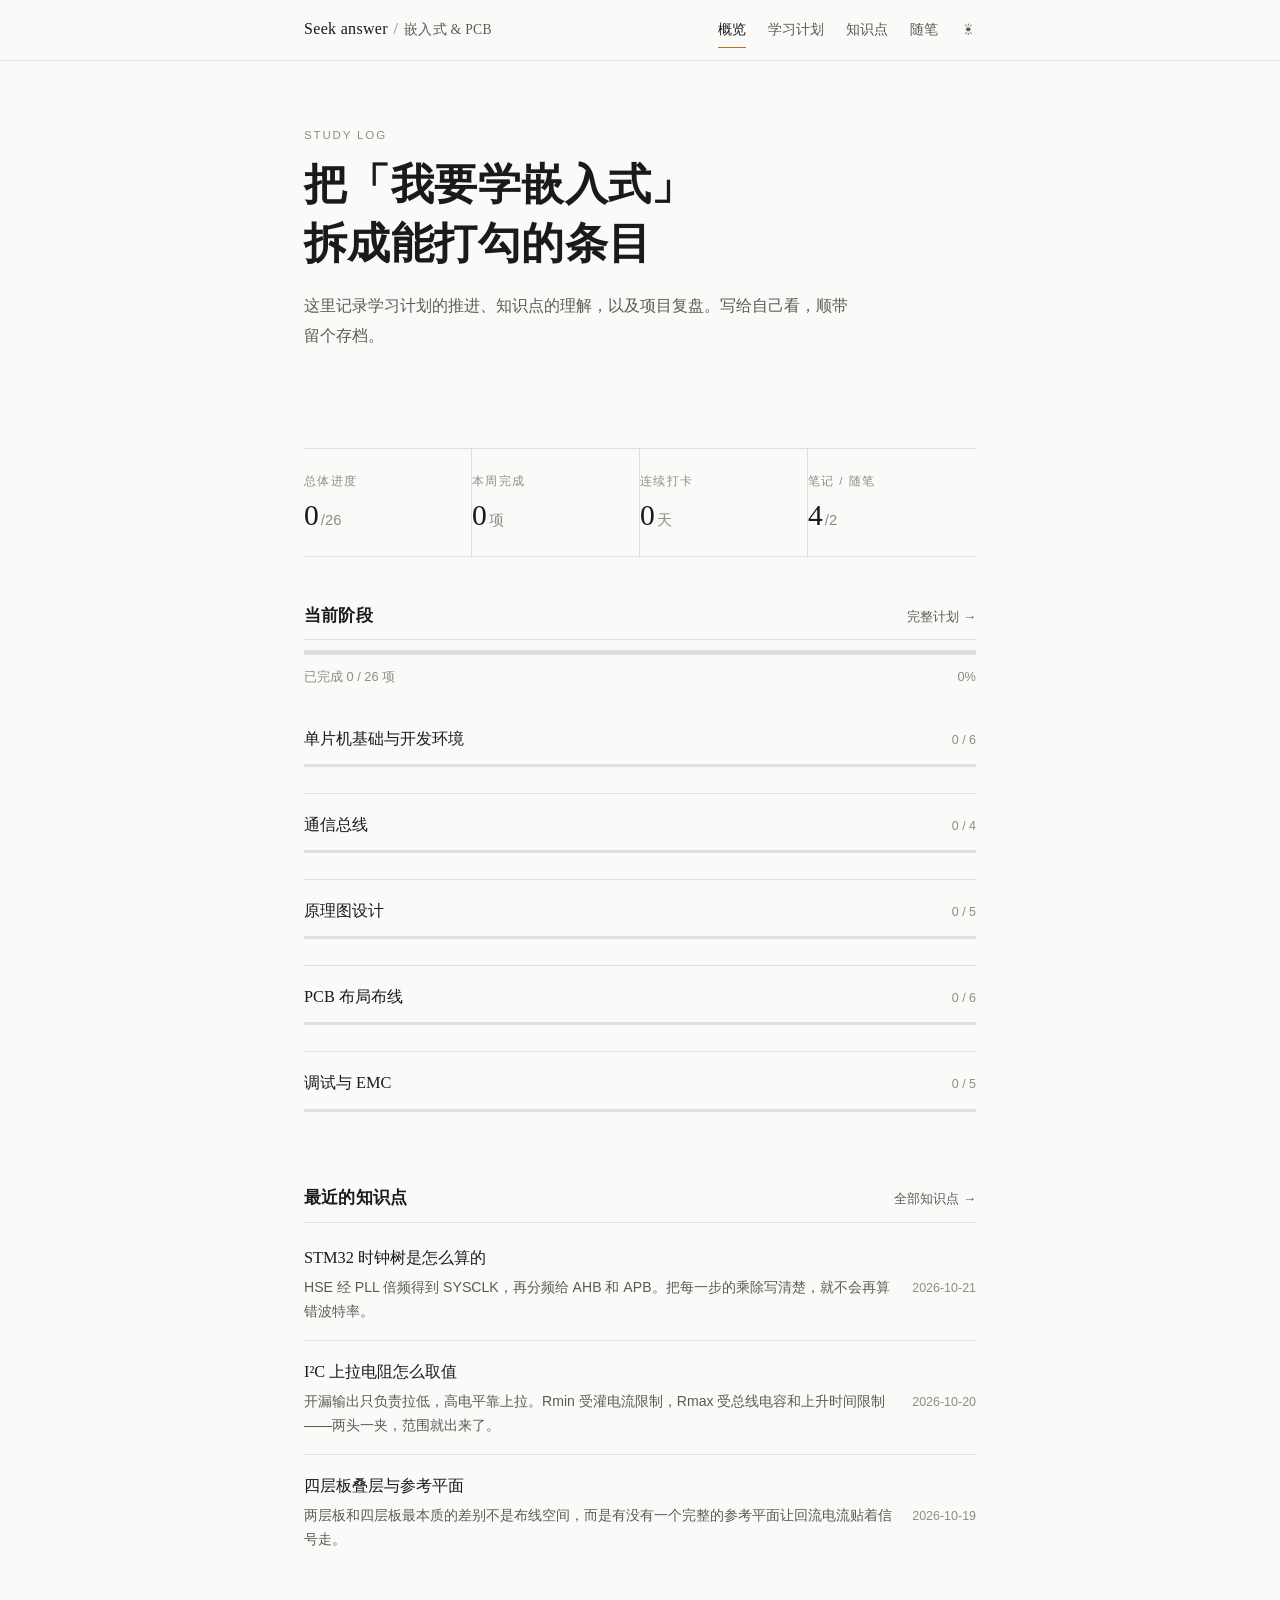
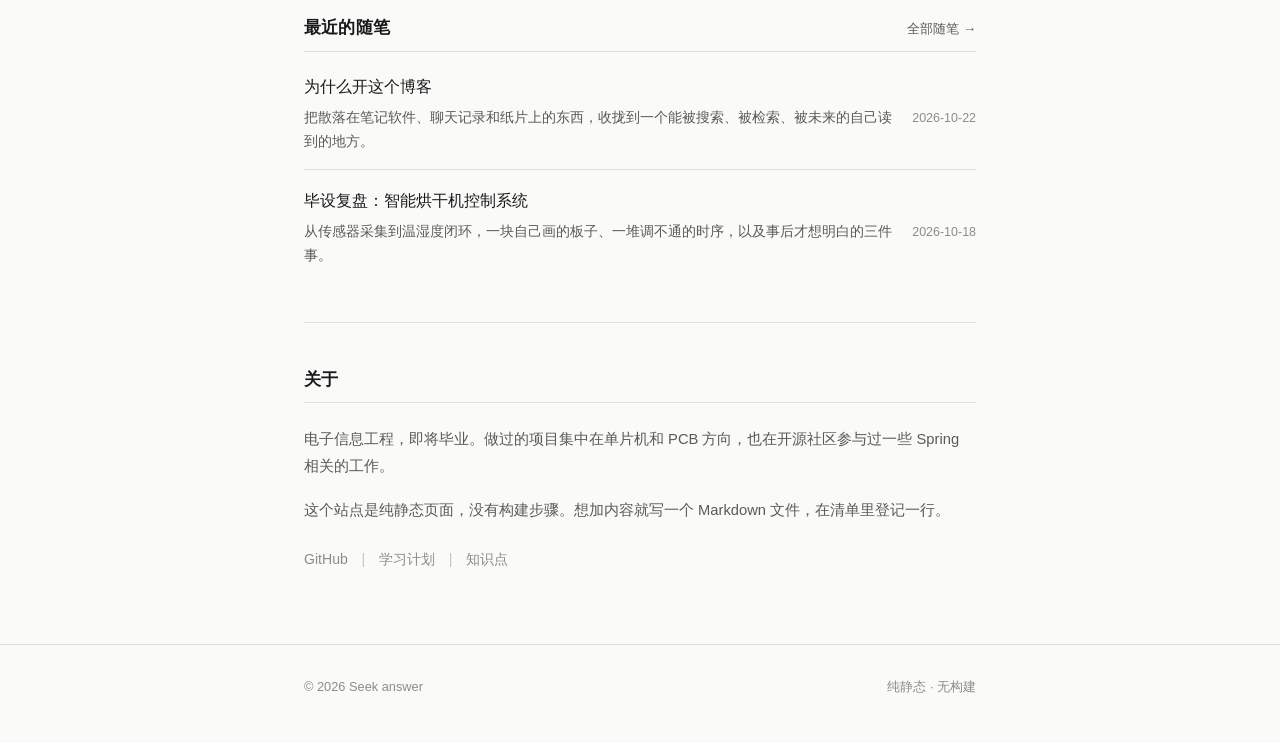
==== commit 35b92016: "Add in-browser editor and rename the site to Seek answer Editing previously required creating a file" ====
--- a/index.html
+++ b/index.html
@@ -3,7 +3,7 @@
 <head>
 <meta charset="UTF-8">
 <meta name="viewport" content="width=device-width, initial-scale=1">
-<title>黄兴抗 · 嵌入式 & PCB 学习日志</title>
+<title>Seek answer · 嵌入式 & PCB 学习日志</title>
 <meta name="description" content="嵌入式与 PCB 的学习计划、知识点笔记与随笔。">
 <link rel="icon" href="data:image/svg+xml,%3Csvg xmlns='http://www.w3.org/2000/svg' viewBox='0 0 32 32'%3E%3Crect width='32' height='32' fill='%23fafaf9'/%3E%3Crect x='6' y='6' width='20' height='20' fill='none' stroke='%23b87333' stroke-width='2'/%3E%3C/svg%3E">
 <link rel="stylesheet" href="assets/style.css">
@@ -13,7 +13,7 @@
 
 <header class="site-header">
   <div class="wrap">
-    <a class="brand" href="index.html">黄兴抗<span class="slash">/</span><em>嵌入式 &amp; PCB</em></a>
+    <a class="brand" href="index.html">Seek answer<span class="slash">/</span><em>嵌入式 &amp; PCB</em></a>
     <nav class="nav">
       <a href="index.html" data-page="index">概览</a>
       <a href="plan.html" data-page="plan">学习计划</a>
@@ -84,14 +84,16 @@
     <section class="section">
       <div class="section-head"><h2>关于</h2></div>
       <div style="padding-top:1.2rem">
-        <p class="lede" style="font-size:0.92rem">
-          电子信息工程，即将毕业。做过的项目集中在单片机和 PCB 方向，
-          也在开源社区参与过一些 Spring 相关的工作。
-        </p>
-        <p class="lede" style="font-size:0.92rem">
-          这个站点是纯静态页面，没有构建步骤。想加内容就写一个 Markdown 文件，
-          在清单里登记一行。
-        </p>
+        <div id="about-body">
+          <p class="lede" style="font-size:0.92rem">
+            电子信息工程，即将毕业。做过的项目集中在单片机和 PCB 方向，
+            也在开源社区参与过一些 Spring 相关的工作。
+          </p>
+          <p class="lede" style="font-size:0.92rem">
+            这个站点是纯静态页面，没有构建步骤。想加内容就写一个 Markdown 文件，
+            在清单里登记一行。
+          </p>
+        </div>
         <p style="font-size:0.88rem;color:var(--ink-3);margin-top:1.4rem">
           <a href="https://github.com/2041951416" target="_blank" rel="noopener">GitHub</a>
           <span style="margin:0 .7em;color:var(--hairline-strong)">|</span>
@@ -107,12 +109,13 @@
 
 <footer class="site-footer">
   <div class="wrap">
-    <span>© <span id="year">2026</span> 黄兴抗</span>
+    <span>© <span id="year">2026</span> Seek answer</span>
     <span>纯静态 · 无构建</span>
   </div>
 </footer>
 
 <script src="assets/app.js"></script>
+<script src="assets/editor.js"></script>
 <script>
 (function () {
   var B = window.Blog;
@@ -120,6 +123,14 @@
   B.mountHeader("index");
   B.mountFooter();
   B.installFlushHooks();
+
+  // 站点文案：HTML 里已内置静态品牌，这里只是异步替换成 site.json 的内容。
+  // 所以即使请求失败或很慢，页面上也不会出现空白。
+  if (window.BlogEditor) {
+    window.BlogEditor.loadSiteText()
+      .then(window.BlogEditor.applySiteText)
+      .catch(function () {});
+  }
 
   function renderStats(plan, manifest, state) {
     var done = state.done || {};
--- a/assets/style.css
+++ b/assets/style.css
@@ -40,6 +40,12 @@
   box-sizing: border-box;
 }
 
+/* 全局 hidden：.empty[hidden] 等元素在 JS 接管前也会保持隐藏，
+   否则首屏会闪一下空状态文案。 */
+[hidden] {
+  display: none !important;
+}
+
 html {
   -webkit-text-size-adjust: 100%;
   scroll-behavior: smooth;
@@ -513,10 +519,6 @@
 .phase-body {
   padding-block: 2px 20px;
   padding-inline-start: 2.4em;
-}
-
-.phase-body[hidden] {
-  display: none;
 }
 
 .chev {
@@ -1175,3 +1177,254 @@
     color: #000;
   }
 }
+
+/* ============================================================
+   编辑器
+   ============================================================ */
+
+.editor {
+  max-width: 1180px;
+}
+
+.editor .field {
+  margin-block: 16px;
+}
+
+.editor .field label {
+  display: block;
+  font-size: 0.78rem;
+  color: var(--ink-3);
+  margin-block-end: 5px;
+  letter-spacing: 0.02em;
+}
+
+.editor input[type="text"],
+.editor input[type="date"],
+.editor textarea {
+  width: 100%;
+  font: inherit;
+  font-size: 0.92rem;
+  color: var(--ink);
+  background: transparent;
+  border: 0;
+  border-block-end: 1px solid var(--hairline);
+  border-radius: 0;
+  padding: 8px 0;
+  outline: none;
+}
+
+.editor input:focus,
+.editor textarea:focus {
+  border-block-end-color: var(--accent);
+}
+
+.editor input[readonly] {
+  color: var(--ink-3);
+  border-block-end-style: dashed;
+  cursor: not-allowed;
+}
+
+.editor textarea {
+  font-family: var(--mono);
+  font-size: 0.86rem;
+  line-height: 1.75;
+  min-height: 420px;
+  resize: vertical;
+  padding-block-start: 12px;
+  border: 1px solid var(--hairline);
+  padding-inline: 12px;
+  tab-size: 2;
+}
+
+.editor textarea:focus {
+  border-color: var(--accent);
+}
+
+.editor-grid {
+  display: grid;
+  grid-template-columns: 1fr 1fr;
+  gap: 32px;
+  align-items: start;
+}
+
+@media (max-width: 900px) {
+  .editor-grid {
+    grid-template-columns: 1fr;
+    gap: 20px;
+  }
+  .editor textarea {
+    min-height: 260px;
+  }
+}
+
+.preview-pane {
+  border-inline-start: 1px solid var(--hairline);
+  padding-inline-start: 28px;
+  min-height: 200px;
+}
+
+@media (max-width: 900px) {
+  .preview-pane {
+    border-inline-start: 0;
+    border-block-start: 1px solid var(--hairline);
+    padding-inline-start: 0;
+    padding-block-start: 20px;
+  }
+}
+
+.preview-label {
+  font-size: 0.72rem;
+  letter-spacing: 0.14em;
+  text-transform: uppercase;
+  color: var(--ink-3);
+  margin-block-end: 14px;
+}
+
+.field-error {
+  color: #c9553d;
+  font-size: 0.78rem;
+  margin-block-start: 5px;
+  min-height: 1.2em;
+  line-height: 1.5;
+}
+
+.editor-actions {
+  display: flex;
+  gap: 10px;
+  flex-wrap: wrap;
+  align-items: center;
+  margin-block: 26px 10px;
+  padding-block-start: 20px;
+  border-block-start: 1px solid var(--hairline);
+}
+
+.editor-actions .spacer {
+  flex: 1;
+}
+
+/* 文章页的编辑条 */
+
+#edit-bar {
+  margin-block: 0 26px;
+}
+
+#edit-bar .actions {
+  display: flex;
+  gap: 12px;
+  align-items: center;
+}
+
+/* 列表页里的小编辑链接 */
+
+.entry-edit {
+  font-size: 0.72rem;
+  color: var(--ink-3);
+  border: 1px solid var(--hairline);
+  padding: 1px 7px;
+  border-radius: 2px;
+  white-space: nowrap;
+  margin-inline-start: 10px;
+  vertical-align: 1px;
+}
+
+.entry-edit:hover {
+  color: var(--accent);
+  border-color: var(--accent);
+}
+
+.card-edit-row {
+  margin-block-start: 8px;
+}
+
+/* 计划编辑器 */
+
+.plan-editor .phase-block {
+  border: 1px solid var(--hairline);
+  padding: 18px 20px;
+  margin-block-end: 16px;
+}
+
+.plan-editor .phase-head-row {
+  display: flex;
+  gap: 12px;
+  align-items: center;
+  margin-block-end: 12px;
+  flex-wrap: wrap;
+}
+
+.plan-editor .phase-head-row input {
+  flex: 1;
+  min-width: 200px;
+}
+
+.plan-id {
+  font-family: var(--mono);
+  font-size: 0.74rem;
+  color: var(--ink-3);
+  background: var(--surface);
+  padding: 2px 7px;
+  border-radius: 2px;
+}
+
+.plan-task-row {
+  display: flex;
+  gap: 10px;
+  align-items: center;
+  padding-block: 7px;
+  border-block-end: 1px solid var(--hairline);
+  flex-wrap: wrap;
+}
+
+.plan-task-row:last-child {
+  border-block-end: 0;
+}
+
+.plan-task-row input.task-title {
+  flex: 1;
+  min-width: 180px;
+  font-size: 0.88rem;
+}
+
+.plan-task-row input.task-id {
+  width: 110px;
+  font-family: var(--mono);
+  font-size: 0.76rem;
+}
+
+.plan-warn {
+  font-size: 0.74rem;
+  color: #c9553d;
+  white-space: nowrap;
+}
+
+.plan-row-actions {
+  display: flex;
+  gap: 6px;
+  flex-shrink: 0;
+}
+
+.icon-btn {
+  background: none;
+  border: 1px solid var(--hairline);
+  color: var(--ink-2);
+  font: inherit;
+  font-size: 0.74rem;
+  padding: 2px 8px;
+  border-radius: 2px;
+  cursor: pointer;
+  line-height: 1.6;
+}
+
+.icon-btn:hover {
+  border-color: var(--accent);
+  color: var(--accent);
+}
+
+.icon-btn.danger:hover {
+  border-color: #c9553d;
+  color: #c9553d;
+}
+
+.add-row {
+  margin-block-start: 12px;
+}
